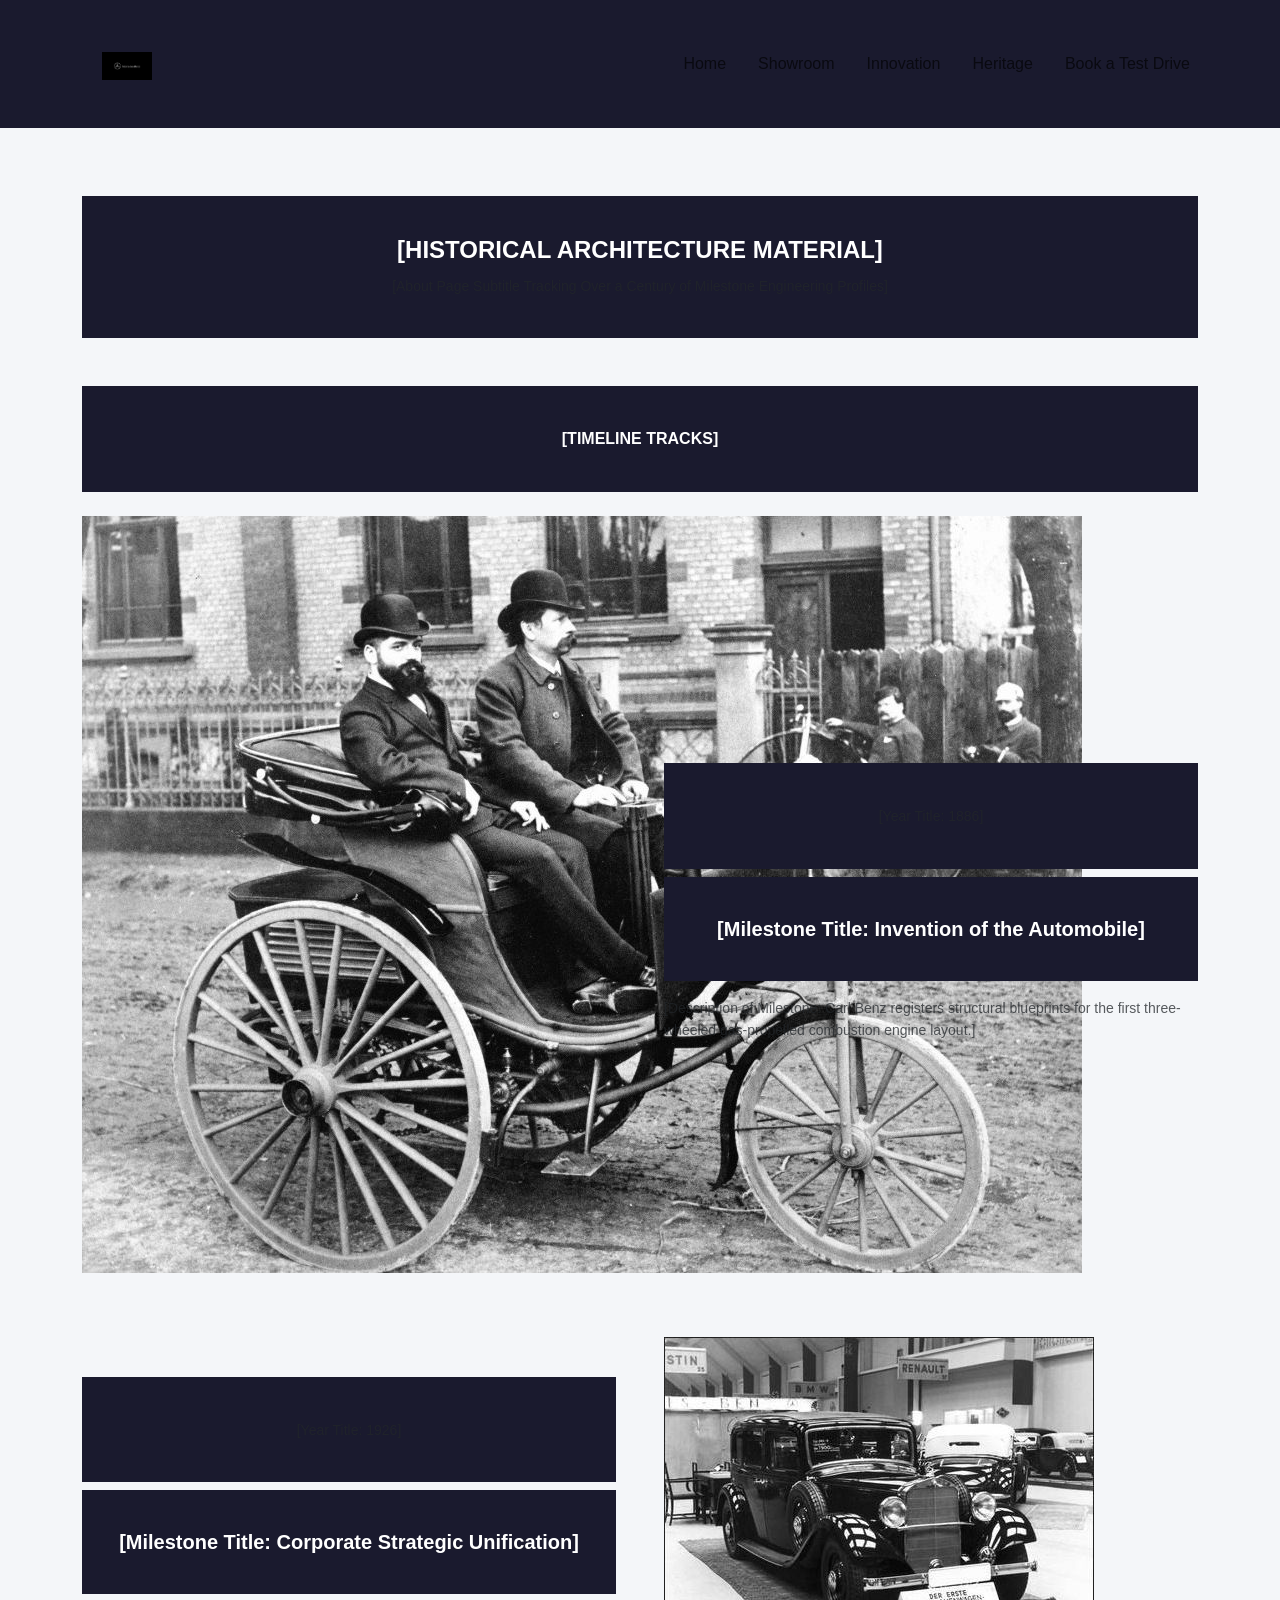
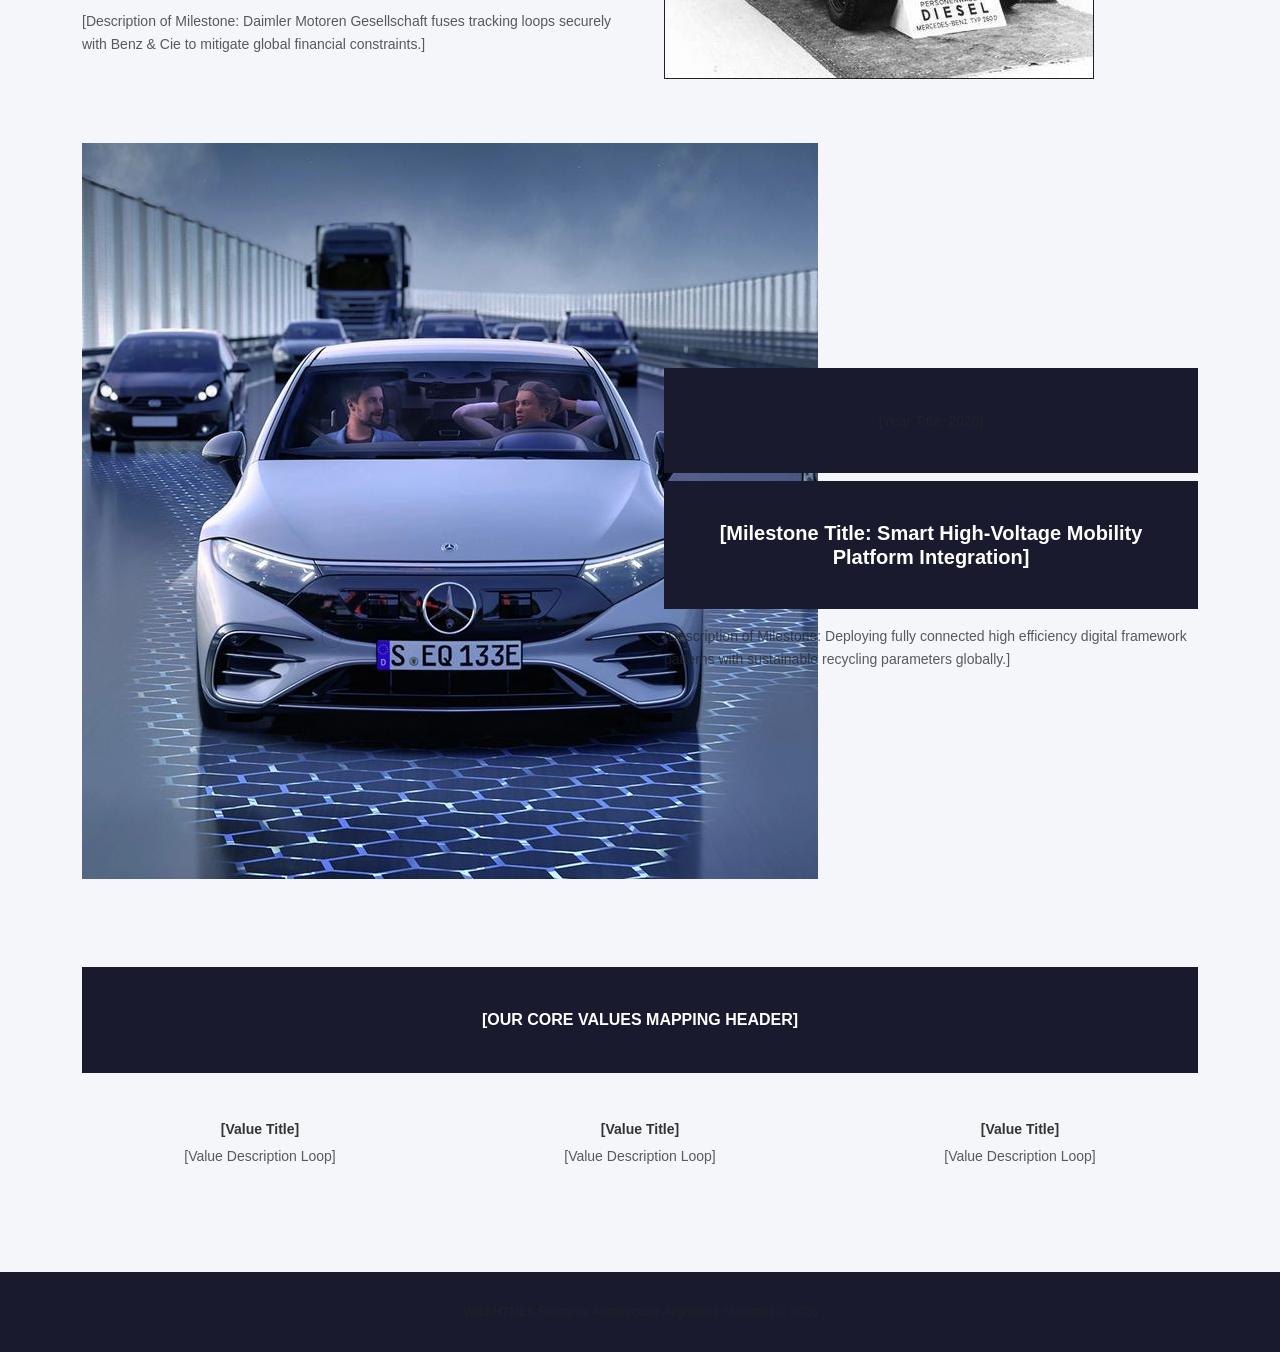
==== about.html @ 1e5f5843 "Update about.html" ====
<!DOCTYPE html>
<html lang="en">
<head>
    <meta charset="UTF-8">
    <meta name="viewport" content="width=device-width, initial-scale=1.0">
    <title>Mercedes-Benz Heritage</title>
    <link href="https://cdn.jsdelivr.net/npm/bootstrap@5.3.2/dist/css/bootstrap.min.css" rel="stylesheet">
    <link rel="stylesheet" href="styles.css">
</head>
<body>

    <header class="navbar navbar-expand-lg navbar-custom sticky-top">
        <section class="container">
            <header class="nav-box">
                <a class="navbar-brand m-0 p-0" href="index.html">
                    <img src="assets/logo.jfif" alt="Mercedes Logo" width="50">
                </a>
            </header>
            <nav class="collapse navbar-collapse justify-content-end">
                <ul class="navbar-nav gap-3">
                    <li class="nav-item"><a class="nav-link nav-link-custom" href="index.html">Home</a></li>
                    <li class="nav-item"><a class="nav-link nav-link-custom" href="cars.html">Showroom</a></li>
                    <li class="nav-item"><a class="nav-link nav-link-custom" href="innovation.html">Innovation</a></li>
                    <li class="nav-item"><a class="nav-link nav-link-custom" href="about.html">Heritage</a></li>
                    <li class="nav-item"><a class="nav-link nav-link-custom" href="contact.html">Book a Test Drive</a></li>
                </ul>
            </nav>
        </section>
    </header>

    <main class="container my-5">
        <header class="mb-5">
            <section class="wireframe-box d-inline-block mb-2">
                <h1 class="h4 text-uppercase m-0 fw-bold">[Historical Architecture Material]</h1>
            </section>
            <br>
            <section class="wireframe-box d-inline-block">
                <p class="m-0 small text-muted">[About Page Subtitle Tracking Over a Century of Milestone Engineering Profiles]</p>
            </section>
        </header>

        <header class="mb-4">
            <section class="wireframe-box d-inline-block"><h2 class="h6 m-0 text-uppercase fw-bold">[Timeline Tracks]</h2></section>
        </header>

        <section class="row g-5 mb-5 align-items-center">
            <article class="col-md-6">
                <figure class="media-placeholder w-100">
                    <img src="1886 motorwagen.jpg" alt="1886 Benz Patent Motorwagen Blueprint Asset">
                </figure>
            </article>
            <article class="col-md-6">
                <header class="wireframe-box mb-2"><span class="small text-muted">[Year Title: 1886]</span></header>
                <header class="wireframe-box mb-3"><h3 class="h5 m-0 fw-bold">[Milestone Title: Invention of the Automobile]</h3></header>
                <section class="wireframe-box"><p class="m-0 small text-muted">[Description of Milestone: Carl Benz registers structural blueprints for the first three-wheeled gas-propelled combustion engine layout.]</p></section>
            </article>
        </section>

        <section class="row g-5 mb-5 align-items-center flex-row-reverse">
            <article class="col-md-6">
                <figure class="media-placeholder w-100">
                    <img src="1926.jpg" alt="DMG and Benz Historical Merger Graphic">
                </figure>
            </article>
            <article class="col-md-6">
                <header class="wireframe-box mb-2"><span class="small text-muted">[Year Title: 1926]</span></header>
                <header class="wireframe-box mb-3"><h3 class="h5 m-0 fw-bold">[Milestone Title: Corporate Strategic Unification]</h3></header>
                <section class="wireframe-box"><p class="m-0 small text-muted">[Description of Milestone: Daimler Motoren Gesellschaft fuses tracking loops securely with Benz & Cie to mitigate global financial constraints.]</p></section>
            </article>
        </section>

        <section class="row g-5 mb-5 align-items-center">
            <article class="col-md-6">
                <figure class="media-placeholder w-100">
                    <img src="2026.jpg" alt="Modern Sustainable Digital Performance Layout Profile">
                </figure>
            </article>
            <article class="col-md-6">
                <header class="wireframe-box mb-2"><span class="small text-muted">[Year Title: 2026]</span></header>
                <header class="wireframe-box mb-3"><h3 class="h5 m-0 fw-bold">[Milestone Title: Smart High-Voltage Mobility Platform Integration]</h3></header>
                <section class="wireframe-box"><p class="m-0 small text-muted">[Description of Milestone: Deploying fully connected high efficiency digital framework patterns with sustainable recycling parameters globally.]</p></section>
            </article>
        </section>

        <section class="mt-5 pt-4">
            <header class="text-center mb-4">
                <section class="wireframe-box d-inline-block"><h3 class="h6 m-0 text-uppercase fw-bold">[Our Core Values Mapping Header]</h3></section>
            </header>
            <section class="row g-4">
                <article class="col-md-4"><section class="wireframe-box text-center py-4"><h4 class="small fw-bold mb-2">[Value Title]</h4><p class="m-0 small text-muted">[Value Description Loop]</p></section></article>
                <article class="col-md-4"><section class="wireframe-box text-center py-4"><h4 class="small fw-bold mb-2">[Value Title]</h4><p class="m-0 small text-muted">[Value Description Loop]</p></section></article>
                <article class="col-md-4"><section class="wireframe-box text-center py-4"><h4 class="small fw-bold mb-2">[Value Title]</h4><p class="m-0 small text-muted">[Value Description Loop]</p></section></article>
            </section>
        </section>
    </main>

    <footer class="footer-wrapper">
        <section class="container text-center text-muted small">
            <p class="m-0">Valid HTML5 Semantic Architecture Alignment Standard &copy; 2026</p>
        </section>
    </footer>

</body>
</html>
---- styles.css ----
body {
    font-family: 'Segoe UI', Tahoma, Geneva, Verdana, sans-serif;
    line-height: 1.6;
    margin: 0;
    padding: 0;
    background-color: #f4f6f9;
    color: #333333;
}

header {
    background-color: #1a1a2e;
    color: #ffffff;
    padding: 40px 20px;
    text-align: center;
}

header h1 {
    margin: 0;
    font-size: 2.5rem;
    font-weight: 600;
}

footer {
    text-align: center;
    padding: 30px 20px;
    background-color: #1a1a2e;
    color: #ffffff;
    margin-top: 60px;
    font-size: 0.9rem;
}

main {
    max-width: 1200px;
    margin: 0 auto;
    padding: 20px;
}

.innovation-intro {
    background-color: #ffffff;
    padding: 30px;
    border-radius: 8px;
    box-shadow: 0 4px 12px rgba(0, 0, 0, 0.05);
    margin-bottom: 40px;
}

.innovation-intro p {
    font-size: 1.1rem;
    color: #4a4a4a;
    margin: 0;
}

.feature-tracking-section h2 {
    font-size: 1.8rem;
    color: #1a1a2e;
    margin-bottom: 20px;
    border-left: 5px solid #007bff;
    padding-left: 10px;
}

.feature-row-list {
    display: flex;
    gap: 25px;
    list-style: none;
    padding: 0;
    margin: 0;
    flex-wrap: wrap;
}

.feature-row-list li {
    flex: 1;
    min-width: 300px;
}

.feature-card {
    background-color: #ffffff;
    border-radius: 8px;
    padding: 20px;
    box-shadow: 0 4px 12px rgba(0, 0, 0, 0.05);
    text-align: center;
    transition: transform 0.2s ease;
    height: 100%;
    box-sizing: border-box;
}

.feature-card:hover {
    transform: translateY(-5px);
}

.feature-card h3 {
    font-size: 1.4rem;
    color: #1a1a2e;
    margin: 15px 0 10px 0;
}

.feature-card p {
    font-size: 0.95rem;
    color: #666666;
    margin
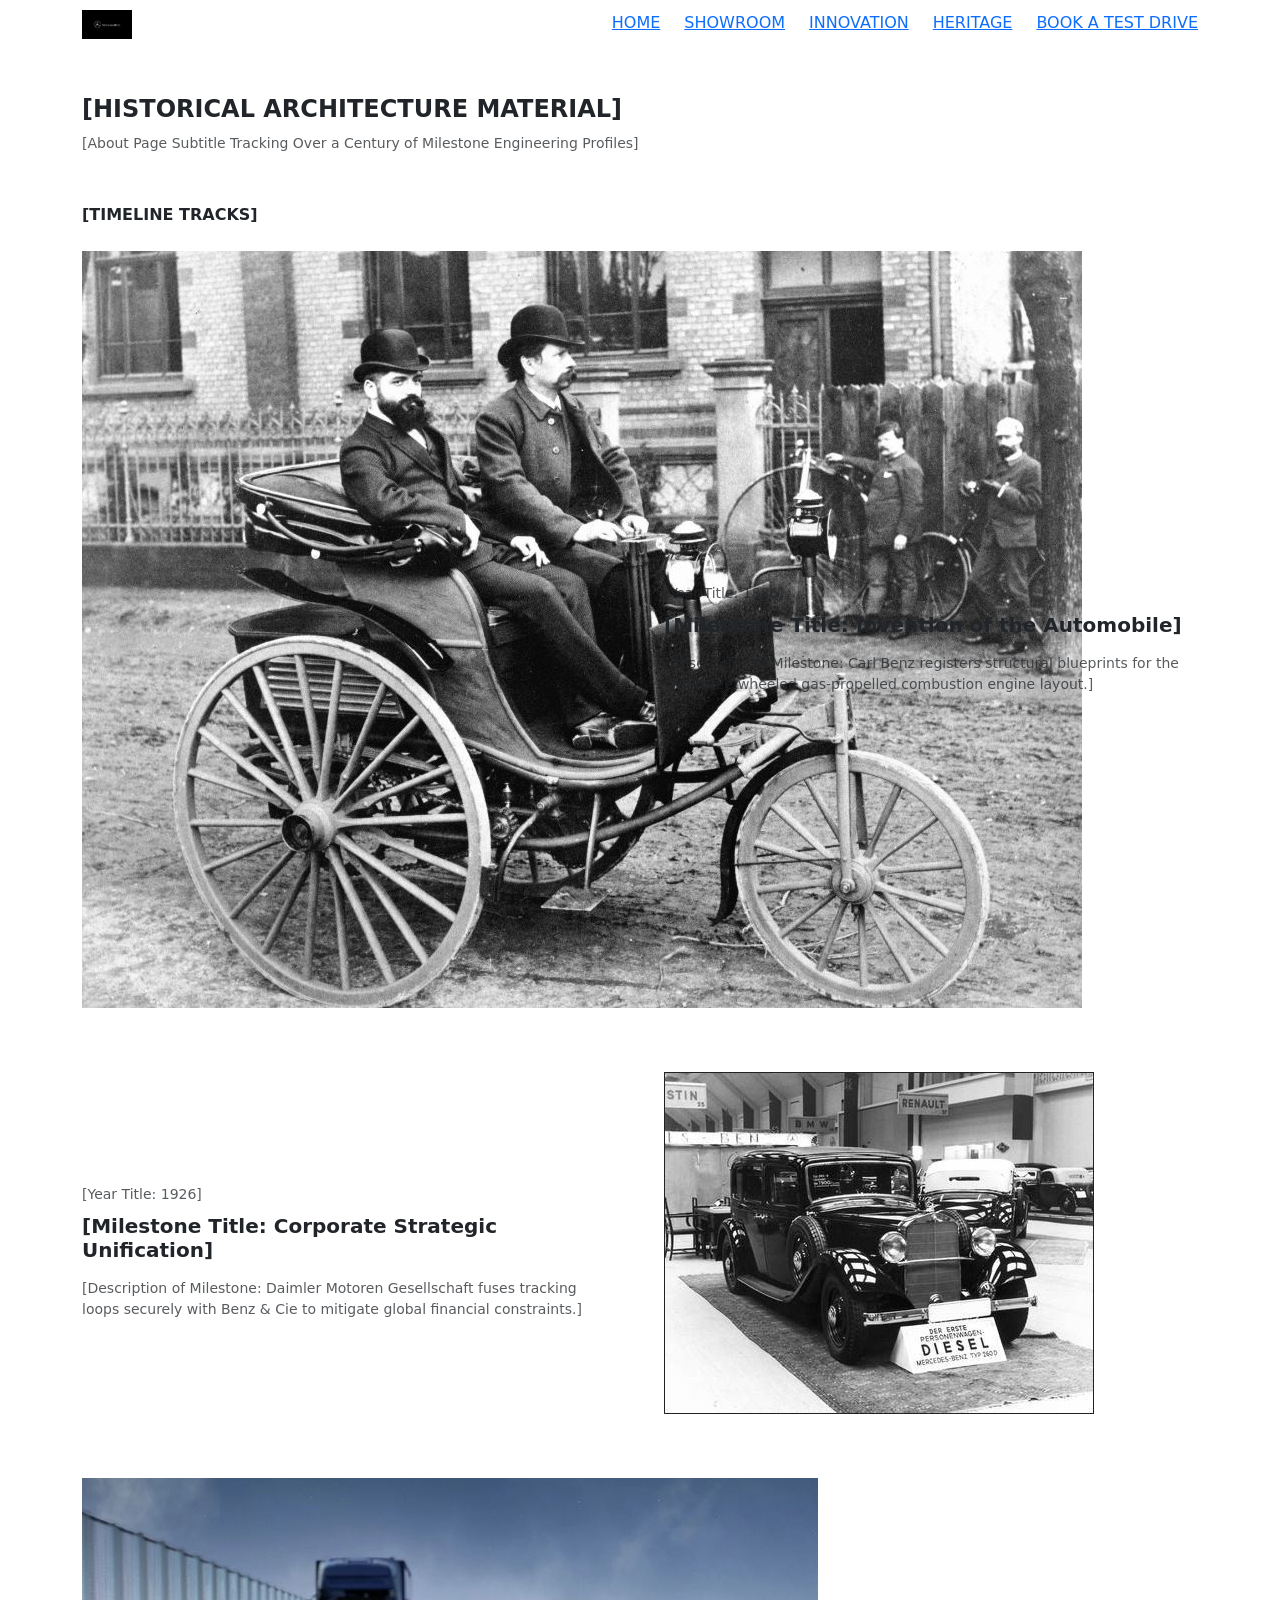
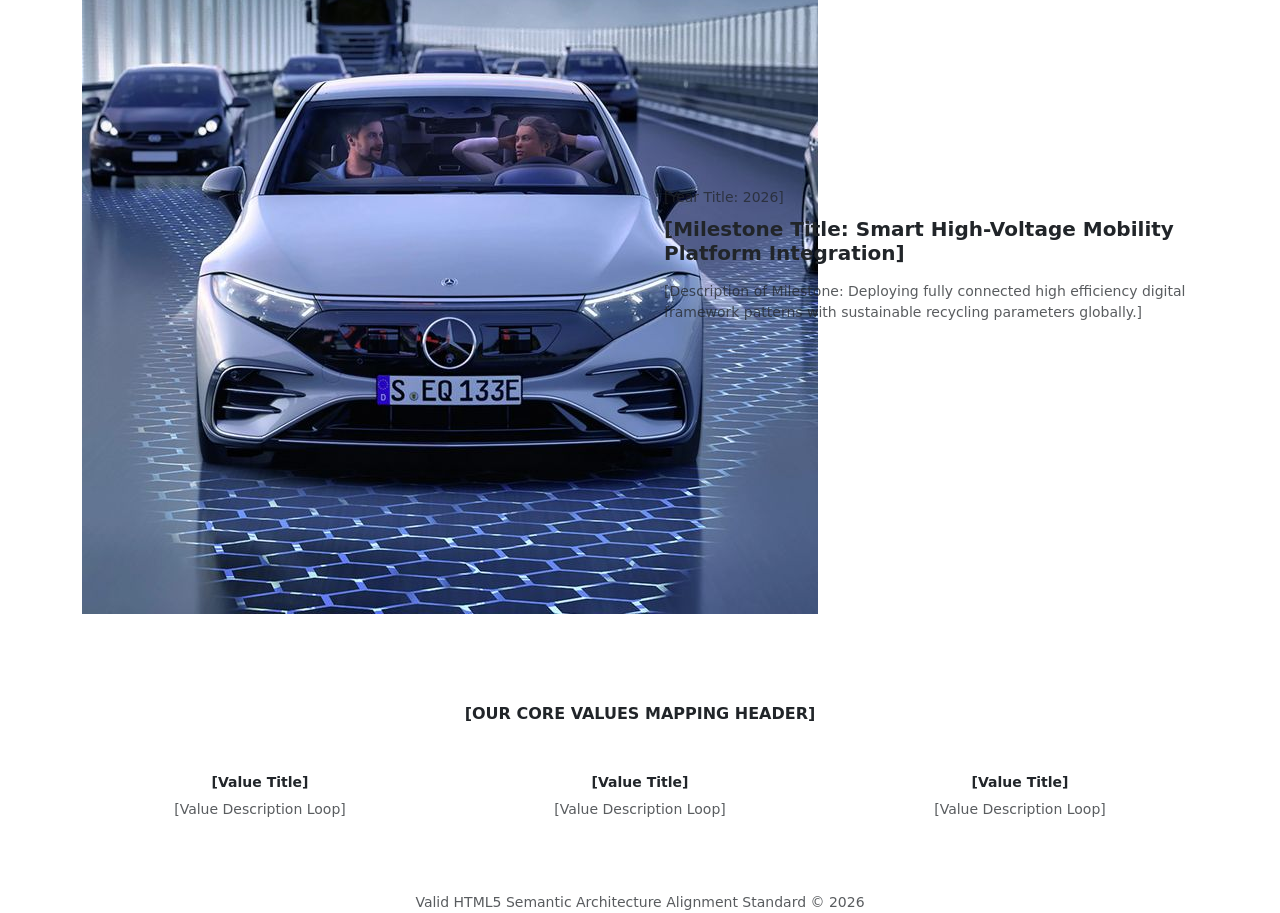
==== commit e3a132e7: "Update about.html" ====
--- a/about.html
+++ b/about.html
@@ -5,24 +5,22 @@
     <meta name="viewport" content="width=device-width, initial-scale=1.0">
     <title>Mercedes-Benz Heritage</title>
     <link href="https://cdn.jsdelivr.net/npm/bootstrap@5.3.2/dist/css/bootstrap.min.css" rel="stylesheet">
-    <link rel="stylesheet" href="styles.css">
+    <link rel="stylesheet" href="style.css">
 </head>
 <body>
 
-    <header class="navbar navbar-expand-lg navbar-custom sticky-top">
+    <header class="navbar navbar-expand-lg navbar-dark main-header sticky-top">
         <section class="container">
-            <header class="nav-box">
-                <a class="navbar-brand m-0 p-0" href="index.html">
-                    <img src="assets/logo.jfif" alt="Mercedes Logo" width="50">
-                </a>
-            </header>
-            <nav class="collapse navbar-collapse justify-content-end">
-                <ul class="navbar-nav gap-3">
-                    <li class="nav-item"><a class="nav-link nav-link-custom" href="index.html">Home</a></li>
-                    <li class="nav-item"><a class="nav-link nav-link-custom" href="cars.html">Showroom</a></li>
-                    <li class="nav-item"><a class="nav-link nav-link-custom" href="innovation.html">Innovation</a></li>
-                    <li class="nav-item"><a class="nav-link nav-link-custom" href="about.html">Heritage</a></li>
-                    <li class="nav-item"><a class="nav-link nav-link-custom" href="contact.html">Book a Test Drive</a></li>
+            <a class="navbar-brand brand-logo m-0 p-0" href="index.html">
+                <img src="assets/logo.jfif" alt="Mercedes Logo" width="50">
+            </a>
+            <nav class="collapse navbar-collapse justify-content-end top-nav">
+                <ul class="navbar-nav gap-4 flex-row">
+                    <li class="nav-item"><a href="index.html">HOME</a></li>
+                    <li class="nav-item"><a href="cars.html">SHOWROOM</a></li>
+                    <li class="nav-item"><a href="innovation.html">INNOVATION</a></li>
+                    <li class="nav-item"><a href="about.html">HERITAGE</a></li>
+                    <li class="nav-item"><a href="contact.html">BOOK A TEST DRIVE</a></li>
                 </ul>
             </nav>
         </section>
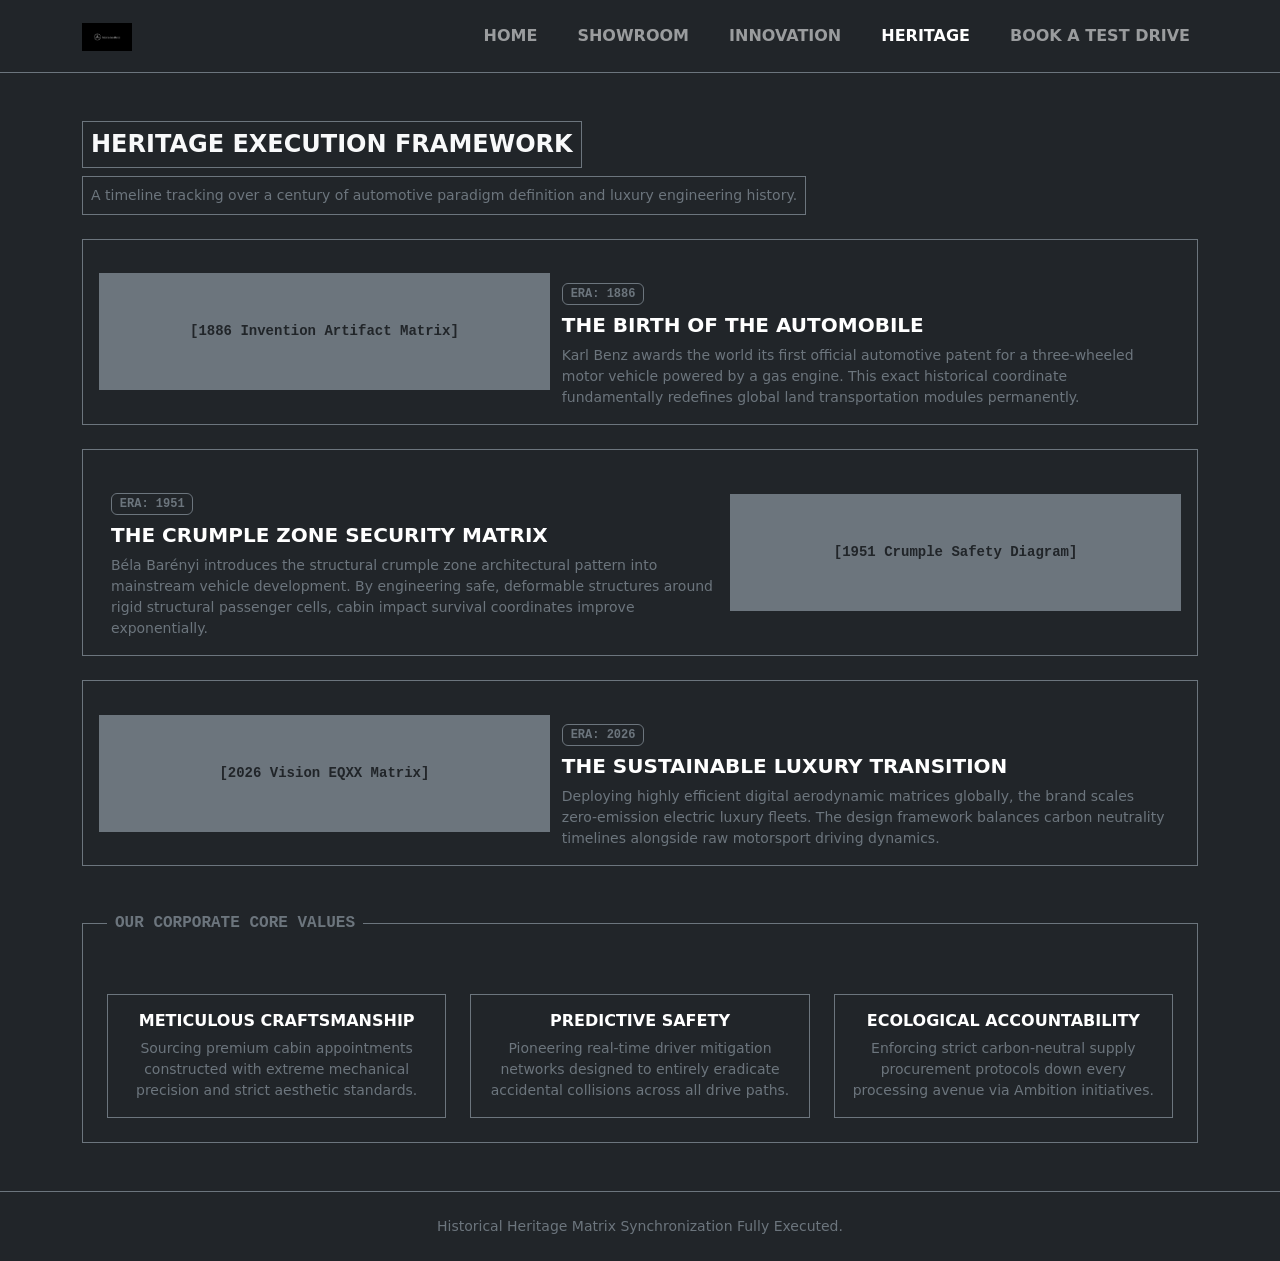
==== commit 1a635bcc: "Update about.html" ====
--- a/about.html
+++ b/about.html
@@ -3,24 +3,24 @@
 <head>
     <meta charset="UTF-8">
     <meta name="viewport" content="width=device-width, initial-scale=1.0">
-    <title>Mercedes-Benz Heritage</title>
+    <title>Heritage | Our History</title>
     <link href="https://cdn.jsdelivr.net/npm/bootstrap@5.3.2/dist/css/bootstrap.min.css" rel="stylesheet">
     <link rel="stylesheet" href="style.css">
 </head>
-<body>
+<body class="bg-dark text-light">
 
-    <header class="navbar navbar-expand-lg navbar-dark main-header sticky-top">
+    <header class="navbar navbar-expand-lg navbar-dark bg-dark border-bottom border-secondary sticky-top py-3">
         <section class="container">
-            <a class="navbar-brand brand-logo m-0 p-0" href="index.html">
+            <a class="navbar-brand m-0 p-0" href="index.html">
                 <img src="assets/logo.jfif" alt="Mercedes Logo" width="50">
             </a>
-            <nav class="collapse navbar-collapse justify-content-end top-nav">
-                <ul class="navbar-nav gap-4 flex-row">
-                    <li class="nav-item"><a href="index.html">HOME</a></li>
-                    <li class="nav-item"><a href="cars.html">SHOWROOM</a></li>
-                    <li class="nav-item"><a href="innovation.html">INNOVATION</a></li>
-                    <li class="nav-item"><a href="about.html">HERITAGE</a></li>
-                    <li class="nav-item"><a href="contact.html">BOOK A TEST DRIVE</a></li>
+            <nav class="collapse navbar-collapse justify-content-end">
+                <ul class="navbar-nav gap-4 text-uppercase fs-6 fw-bold flex-row">
+                    <li class="nav-item"><a class="nav-link" href="index.html">Home</a></li>
+                    <li class="nav-item"><a class="nav-link" href="cars.html">Showroom</a></li>
+                    <li class="nav-item"><a class="nav-link" href="innovation.html">Innovation</a></li>
+                    <li class="nav-item"><a class="nav-link text-white" href="about.html">Heritage</a></li>
+                    <li class="nav-item"><a class="nav-link" href="contact.html">Book a Test Drive</a></li>
                 </ul>
             </nav>
         </section>
@@ -28,73 +28,72 @@
 
     <main class="container my-5">
         <header class="mb-5">
-            <section class="wireframe-box d-inline-block mb-2">
-                <h1 class="h4 text-uppercase m-0 fw-bold">[Historical Architecture Material]</h1>
+            <section class="border border-secondary d-inline-block p-2 mb-2">
+                <h1 class="h4 text-uppercase m-0 fw-bold">Heritage Execution Framework</h1>
             </section>
             <br>
-            <section class="wireframe-box d-inline-block">
-                <p class="m-0 small text-muted">[About Page Subtitle Tracking Over a Century of Milestone Engineering Profiles]</p>
+            <section class="border border-secondary d-inline-block p-2">
+                <p class="m-0 small text-secondary">A timeline tracking over a century of automotive paradigm definition and luxury engineering history.</p>
             </section>
         </header>
 
-        <header class="mb-4">
-            <section class="wireframe-box d-inline-block"><h2 class="h6 m-0 text-uppercase fw-bold">[Timeline Tracks]</h2></section>
-        </header>
+        <section class="d-flex flex-column gap-5 mb-5">
+            <article class="row g-4 align-items-center border border-secondary p-3 mx-0">
+                <figure class="col-md-5 bg-secondary text-dark py-5 text-center font-monospace small fw-bold m-0">[1886 Invention Artifact Matrix]</figure>
+                <section class="col-md-7">
+                    <span class="badge border border-secondary text-secondary mb-2 font-monospace">ERA: 1886</span>
+                    <h2 class="h5 text-uppercase fw-bold text-white">The Birth of the Automobile</h2>
+                    <p class="small text-secondary mb-0">Karl Benz awards the world its first official automotive patent for a three-wheeled motor vehicle powered by a gas engine. This exact historical coordinate fundamentally redefines global land transportation modules permanently.</p>
+                </section>
+            </article>
 
-        <section class="row g-5 mb-5 align-items-center">
-            <article class="col-md-6">
-                <figure class="media-placeholder w-100">
-                    <img src="1886 motorwagen.jpg" alt="1886 Benz Patent Motorwagen Blueprint Asset">
-                </figure>
+            <article class="row g-4 align-items-center border border-secondary p-3 mx-0 flex-md-row-reverse">
+                <figure class="col-md-5 bg-secondary text-dark py-5 text-center font-monospace small fw-bold m-0">[1951 Crumple Safety Diagram]</figure>
+                <section class="col-md-7">
+                    <span class="badge border border-secondary text-secondary mb-2 font-monospace">ERA: 1951</span>
+                    <h2 class="h5 text-uppercase fw-bold text-white">The Crumple Zone Security Matrix</h2>
+                    <p class="small text-secondary mb-0">Béla Barényi introduces the structural crumple zone architectural pattern into mainstream vehicle development. By engineering safe, deformable structures around rigid structural passenger cells, cabin impact survival coordinates improve exponentially.</p>
+                </section>
             </article>
-            <article class="col-md-6">
-                <header class="wireframe-box mb-2"><span class="small text-muted">[Year Title: 1886]</span></header>
-                <header class="wireframe-box mb-3"><h3 class="h5 m-0 fw-bold">[Milestone Title: Invention of the Automobile]</h3></header>
-                <section class="wireframe-box"><p class="m-0 small text-muted">[Description of Milestone: Carl Benz registers structural blueprints for the first three-wheeled gas-propelled combustion engine layout.]</p></section>
+
+            <article class="row g-4 align-items-center border border-secondary p-3 mx-0">
+                <figure class="col-md-5 bg-secondary text-dark py-5 text-center font-monospace small fw-bold m-0">[2026 Vision EQXX Matrix]</figure>
+                <section class="col-md-7">
+                    <span class="badge border border-secondary text-secondary mb-2 font-monospace">ERA: 2026</span>
+                    <h2 class="h5 text-uppercase fw-bold text-white">The Sustainable Luxury Transition</h2>
+                    <p class="small text-secondary mb-0">Deploying highly efficient digital aerodynamic matrices globally, the brand scales zero-emission electric luxury fleets. The design framework balances carbon neutrality timelines alongside raw motorsport driving dynamics.</p>
+                </section>
             </article>
         </section>
 
-        <section class="row g-5 mb-5 align-items-center flex-row-reverse">
-            <article class="col-md-6">
-                <figure class="media-placeholder w-100">
-                    <img src="1926.jpg" alt="DMG and Benz Historical Merger Graphic">
-                </figure>
-            </article>
-            <article class="col-md-6">
-                <header class="wireframe-box mb-2"><span class="small text-muted">[Year Title: 1926]</span></header>
-                <header class="wireframe-box mb-3"><h3 class="h5 m-0 fw-bold">[Milestone Title: Corporate Strategic Unification]</h3></header>
-                <section class="wireframe-box"><p class="m-0 small text-muted">[Description of Milestone: Daimler Motoren Gesellschaft fuses tracking loops securely with Benz & Cie to mitigate global financial constraints.]</p></section>
-            </article>
-        </section>
-
-        <section class="row g-5 mb-5 align-items-center">
-            <article class="col-md-6">
-                <figure class="media-placeholder w-100">
-                    <img src="2026.jpg" alt="Modern Sustainable Digital Performance Layout Profile">
-                </figure>
-            </article>
-            <article class="col-md-6">
-                <header class="wireframe-box mb-2"><span class="small text-muted">[Year Title: 2026]</span></header>
-                <header class="wireframe-box mb-3"><h3 class="h5 m-0 fw-bold">[Milestone Title: Smart High-Voltage Mobility Platform Integration]</h3></header>
-                <section class="wireframe-box"><p class="m-0 small text-muted">[Description of Milestone: Deploying fully connected high efficiency digital framework patterns with sustainable recycling parameters globally.]</p></section>
-            </article>
-        </section>
-
-        <section class="mt-5 pt-4">
-            <header class="text-center mb-4">
-                <section class="wireframe-box d-inline-block"><h3 class="h6 m-0 text-uppercase fw-bold">[Our Core Values Mapping Header]</h3></section>
-            </header>
-            <section class="row g-4">
-                <article class="col-md-4"><section class="wireframe-box text-center py-4"><h4 class="small fw-bold mb-2">[Value Title]</h4><p class="m-0 small text-muted">[Value Description Loop]</p></section></article>
-                <article class="col-md-4"><section class="wireframe-box text-center py-4"><h4 class="small fw-bold mb-2">[Value Title]</h4><p class="m-0 small text-muted">[Value Description Loop]</p></section></article>
-                <article class="col-md-4"><section class="wireframe-box text-center py-4"><h4 class="small fw-bold mb-2">[Value Title]</h4><p class="m-0 small text-muted">[Value Description Loop]</p></section></article>
+        <fieldset class="border border-secondary p-4">
+            <legend class="float-none w-auto h6 text-uppercase px-2 fw-bold font-monospace text-secondary">Our Corporate Core Values</legend>
+            <section class="row g-4 mt-1 text-center">
+                <article class="col-md-4">
+                    <section class="border border-secondary p-3 h-100">
+                        <h3 class="h6 text-uppercase fw-bold text-white">Meticulous Craftsmanship</h3>
+                        <p class="small text-secondary m-0">Sourcing premium cabin appointments constructed with extreme mechanical precision and strict aesthetic standards.</p>
+                    </section>
+                </article>
+                <article class="col-md-4">
+                    <section class="border border-secondary p-3 h-100">
+                        <h3 class="h6 text-uppercase fw-bold text-white">Predictive Safety</h3>
+                        <p class="small text-secondary m-0">Pioneering real-time driver mitigation networks designed to entirely eradicate accidental collisions across all drive paths.</p>
+                    </section>
+                </article>
+                <article class="col-md-4">
+                    <section class="border border-secondary p-3 h-100">
+                        <h3 class="h6 text-uppercase fw-bold text-white">Ecological Accountability</h3>
+                        <p class="small text-secondary m-0">Enforcing strict carbon-neutral supply procurement protocols down every processing avenue via Ambition initiatives.</p>
+                    </section>
+                </article>
             </section>
-        </section>
+        </fieldset>
     </main>
 
-    <footer class="footer-wrapper">
-        <section class="container text-center text-muted small">
-            <p class="m-0">Valid HTML5 Semantic Architecture Alignment Standard &copy; 2026</p>
+    <footer class="border-top border-secondary py-4 bg-dark">
+        <section class="container text-center text-secondary small">
+            <p class="m-0">Historical Heritage Matrix Synchronization Fully Executed.</p>
         </section>
     </footer>
 
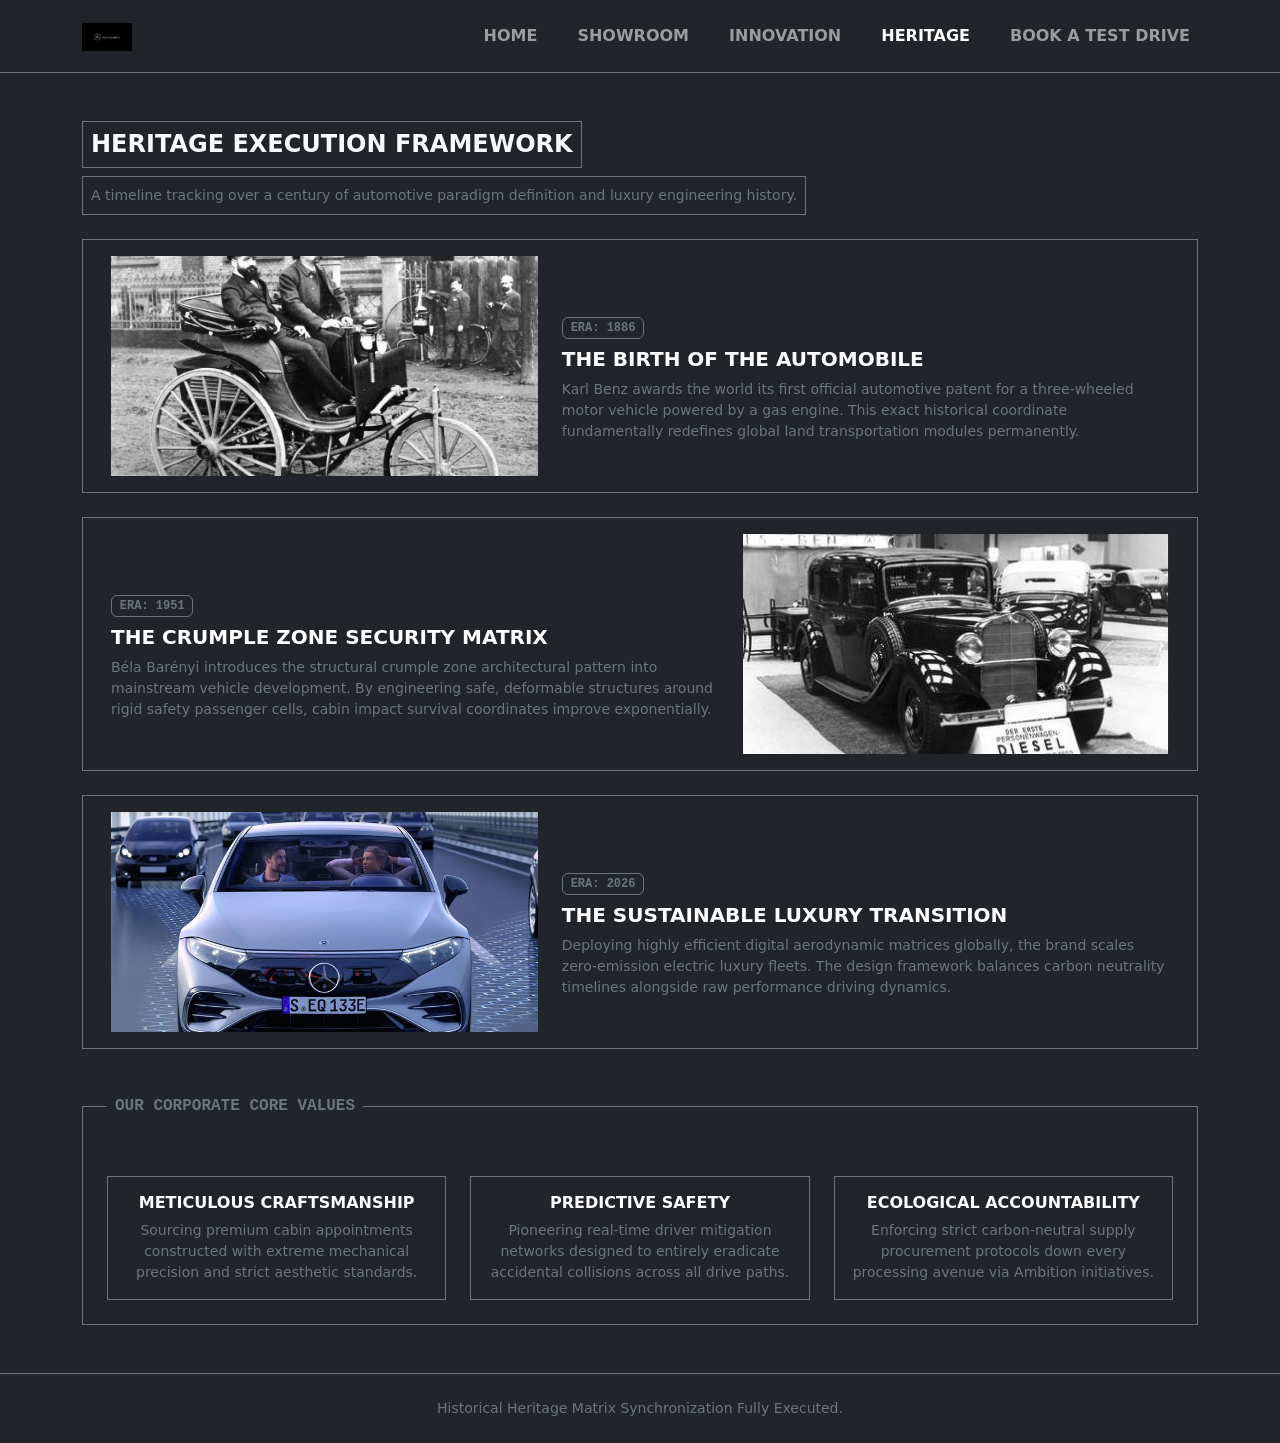
==== commit cfc303d1: "Update about.html" ====
--- a/about.html
+++ b/about.html
@@ -14,15 +14,18 @@
             <a class="navbar-brand m-0 p-0" href="index.html">
                 <img src="assets/logo.jfif" alt="Mercedes Logo" width="50">
             </a>
-            <nav class="collapse navbar-collapse justify-content-end">
-                <ul class="navbar-nav gap-4 text-uppercase fs-6 fw-bold flex-row">
+            <button class="navbar-toggler" type="button" data-bs-toggle="collapse" data-bs-target="#navbarNav">
+                <span class="navbar-toggler-icon"></span>
+            </button>
+            <section class="collapse navbar-collapse justify-content-end" id="navbarNav">
+                <ul class="navbar-nav gap-4 text-uppercase fs-6 fw-bold">
                     <li class="nav-item"><a class="nav-link" href="index.html">Home</a></li>
                     <li class="nav-item"><a class="nav-link" href="cars.html">Showroom</a></li>
                     <li class="nav-item"><a class="nav-link" href="innovation.html">Innovation</a></li>
                     <li class="nav-item"><a class="nav-link text-white" href="about.html">Heritage</a></li>
                     <li class="nav-item"><a class="nav-link" href="contact.html">Book a Test Drive</a></li>
                 </ul>
-            </nav>
+            </section>
         </section>
     </header>
 
@@ -38,8 +41,11 @@
         </header>
 
         <section class="d-flex flex-column gap-5 mb-5">
+            
             <article class="row g-4 align-items-center border border-secondary p-3 mx-0">
-                <figure class="col-md-5 bg-secondary text-dark py-5 text-center font-monospace small fw-bold m-0">[1886 Invention Artifact Matrix]</figure>
+                <figure class="col-md-5 m-0" style="height: 220px;">
+                    <img src="1886 motorwagen.jpg" alt="1886 Motorwagen Invention" class="img-fluid w-100 h-100" style="object-fit: cover;">
+                </figure>
                 <section class="col-md-7">
                     <span class="badge border border-secondary text-secondary mb-2 font-monospace">ERA: 1886</span>
                     <h2 class="h5 text-uppercase fw-bold text-white">The Birth of the Automobile</h2>
@@ -48,20 +54,24 @@
             </article>
 
             <article class="row g-4 align-items-center border border-secondary p-3 mx-0 flex-md-row-reverse">
-                <figure class="col-md-5 bg-secondary text-dark py-5 text-center font-monospace small fw-bold m-0">[1951 Crumple Safety Diagram]</figure>
+                <figure class="col-md-5 m-0" style="height: 220px;">
+                    <img src="1926.jpg" alt="1951 Safety Crumple Zone Blueprint" class="img-fluid w-100 h-100" style="object-fit: cover;">
+                </figure>
                 <section class="col-md-7">
                     <span class="badge border border-secondary text-secondary mb-2 font-monospace">ERA: 1951</span>
                     <h2 class="h5 text-uppercase fw-bold text-white">The Crumple Zone Security Matrix</h2>
-                    <p class="small text-secondary mb-0">Béla Barényi introduces the structural crumple zone architectural pattern into mainstream vehicle development. By engineering safe, deformable structures around rigid structural passenger cells, cabin impact survival coordinates improve exponentially.</p>
+                    <p class="small text-secondary mb-0">Béla Barényi introduces the structural crumple zone architectural pattern into mainstream vehicle development. By engineering safe, deformable structures around rigid safety passenger cells, cabin impact survival coordinates improve exponentially.</p>
                 </section>
             </article>
 
             <article class="row g-4 align-items-center border border-secondary p-3 mx-0">
-                <figure class="col-md-5 bg-secondary text-dark py-5 text-center font-monospace small fw-bold m-0">[2026 Vision EQXX Matrix]</figure>
+                <figure class="col-md-5 m-0" style="height: 220px;">
+                    <img src="2026.jpg" alt="Modern Sustainable Luxury Fleet" class="img-fluid w-100 h-100" style="object-fit: cover;">
+                </figure>
                 <section class="col-md-7">
                     <span class="badge border border-secondary text-secondary mb-2 font-monospace">ERA: 2026</span>
                     <h2 class="h5 text-uppercase fw-bold text-white">The Sustainable Luxury Transition</h2>
-                    <p class="small text-secondary mb-0">Deploying highly efficient digital aerodynamic matrices globally, the brand scales zero-emission electric luxury fleets. The design framework balances carbon neutrality timelines alongside raw motorsport driving dynamics.</p>
+                    <p class="small text-secondary mb-0">Deploying highly efficient digital aerodynamic matrices globally, the brand scales zero-emission electric luxury fleets. The design framework balances carbon neutrality timelines alongside raw performance driving dynamics.</p>
                 </section>
             </article>
         </section>
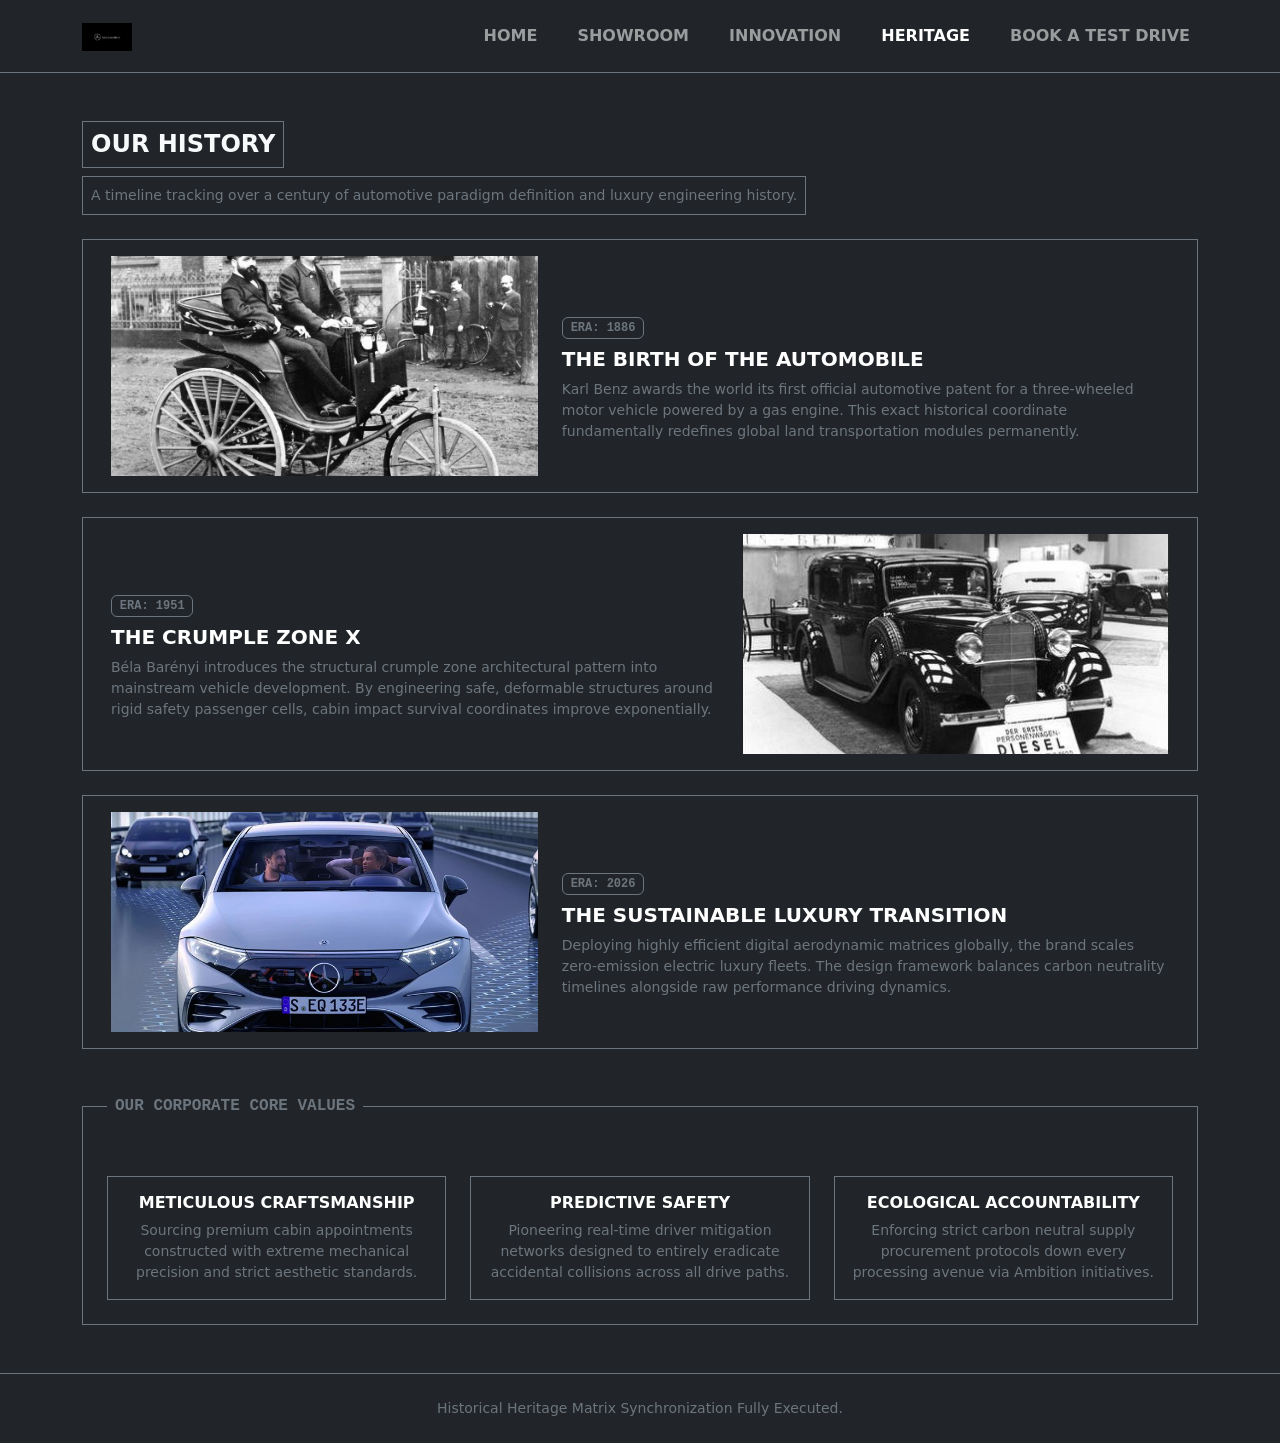
==== commit bf3cc337: "Update about.html" ====
--- a/about.html
+++ b/about.html
@@ -32,7 +32,7 @@
     <main class="container my-5">
         <header class="mb-5">
             <section class="border border-secondary d-inline-block p-2 mb-2">
-                <h1 class="h4 text-uppercase m-0 fw-bold">Heritage Execution Framework</h1>
+                <h1 class="h4 text-uppercase m-0 fw-bold">Our History</h1>
             </section>
             <br>
             <section class="border border-secondary d-inline-block p-2">
@@ -59,7 +59,7 @@
                 </figure>
                 <section class="col-md-7">
                     <span class="badge border border-secondary text-secondary mb-2 font-monospace">ERA: 1951</span>
-                    <h2 class="h5 text-uppercase fw-bold text-white">The Crumple Zone Security Matrix</h2>
+                    <h2 class="h5 text-uppercase fw-bold text-white">The Crumple Zone x</h2>
                     <p class="small text-secondary mb-0">Béla Barényi introduces the structural crumple zone architectural pattern into mainstream vehicle development. By engineering safe, deformable structures around rigid safety passenger cells, cabin impact survival coordinates improve exponentially.</p>
                 </section>
             </article>
@@ -94,7 +94,7 @@
                 <article class="col-md-4">
                     <section class="border border-secondary p-3 h-100">
                         <h3 class="h6 text-uppercase fw-bold text-white">Ecological Accountability</h3>
-                        <p class="small text-secondary m-0">Enforcing strict carbon-neutral supply procurement protocols down every processing avenue via Ambition initiatives.</p>
+                        <p class="small text-secondary m-0">Enforcing strict carbon neutral supply procurement protocols down every processing avenue via Ambition initiatives.</p>
                     </section>
                 </article>
             </section>
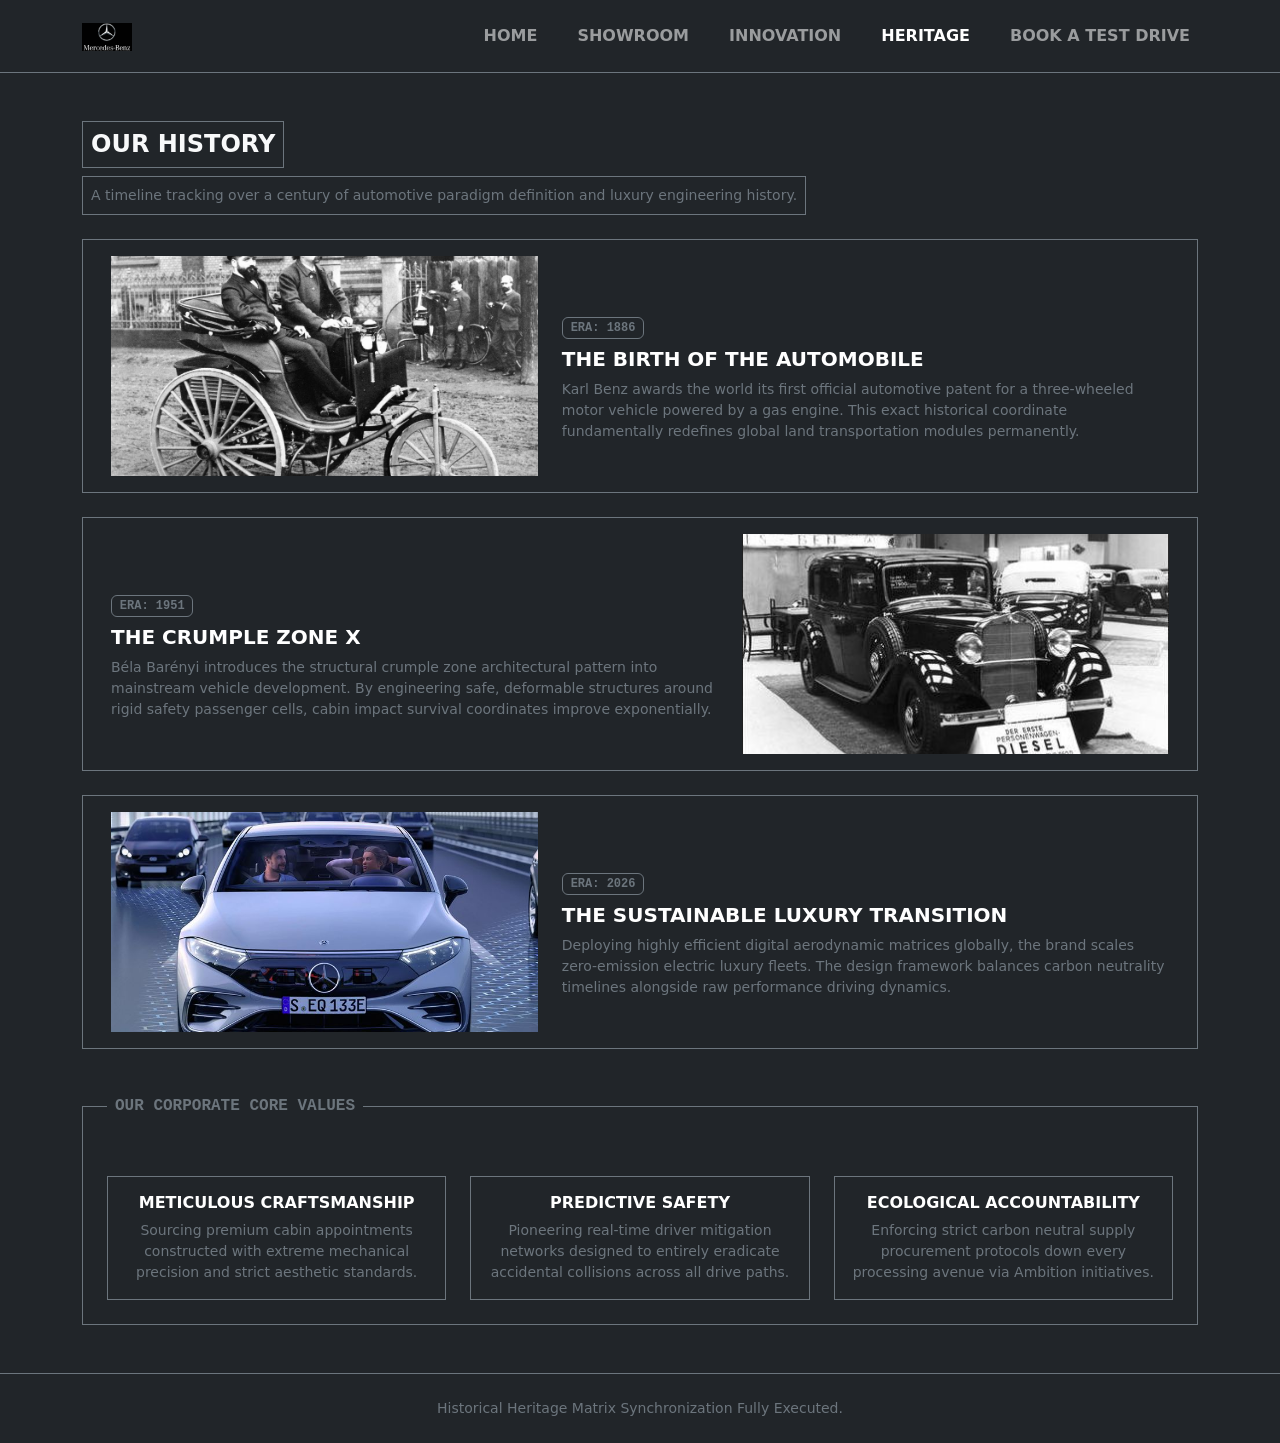
==== commit 5a40e502: "Update about.html" ====
--- a/about.html
+++ b/about.html
@@ -12,7 +12,7 @@
     <header class="navbar navbar-expand-lg navbar-dark bg-dark border-bottom border-secondary sticky-top py-3">
         <section class="container">
             <a class="navbar-brand m-0 p-0" href="index.html">
-                <img src="assets/logo.jfif" alt="Mercedes Logo" width="50">
+                <img src="logo.jfif" alt="Mercedes Logo" width="50">
             </a>
             <button class="navbar-toggler" type="button" data-bs-toggle="collapse" data-bs-target="#navbarNav">
                 <span class="navbar-toggler-icon"></span>
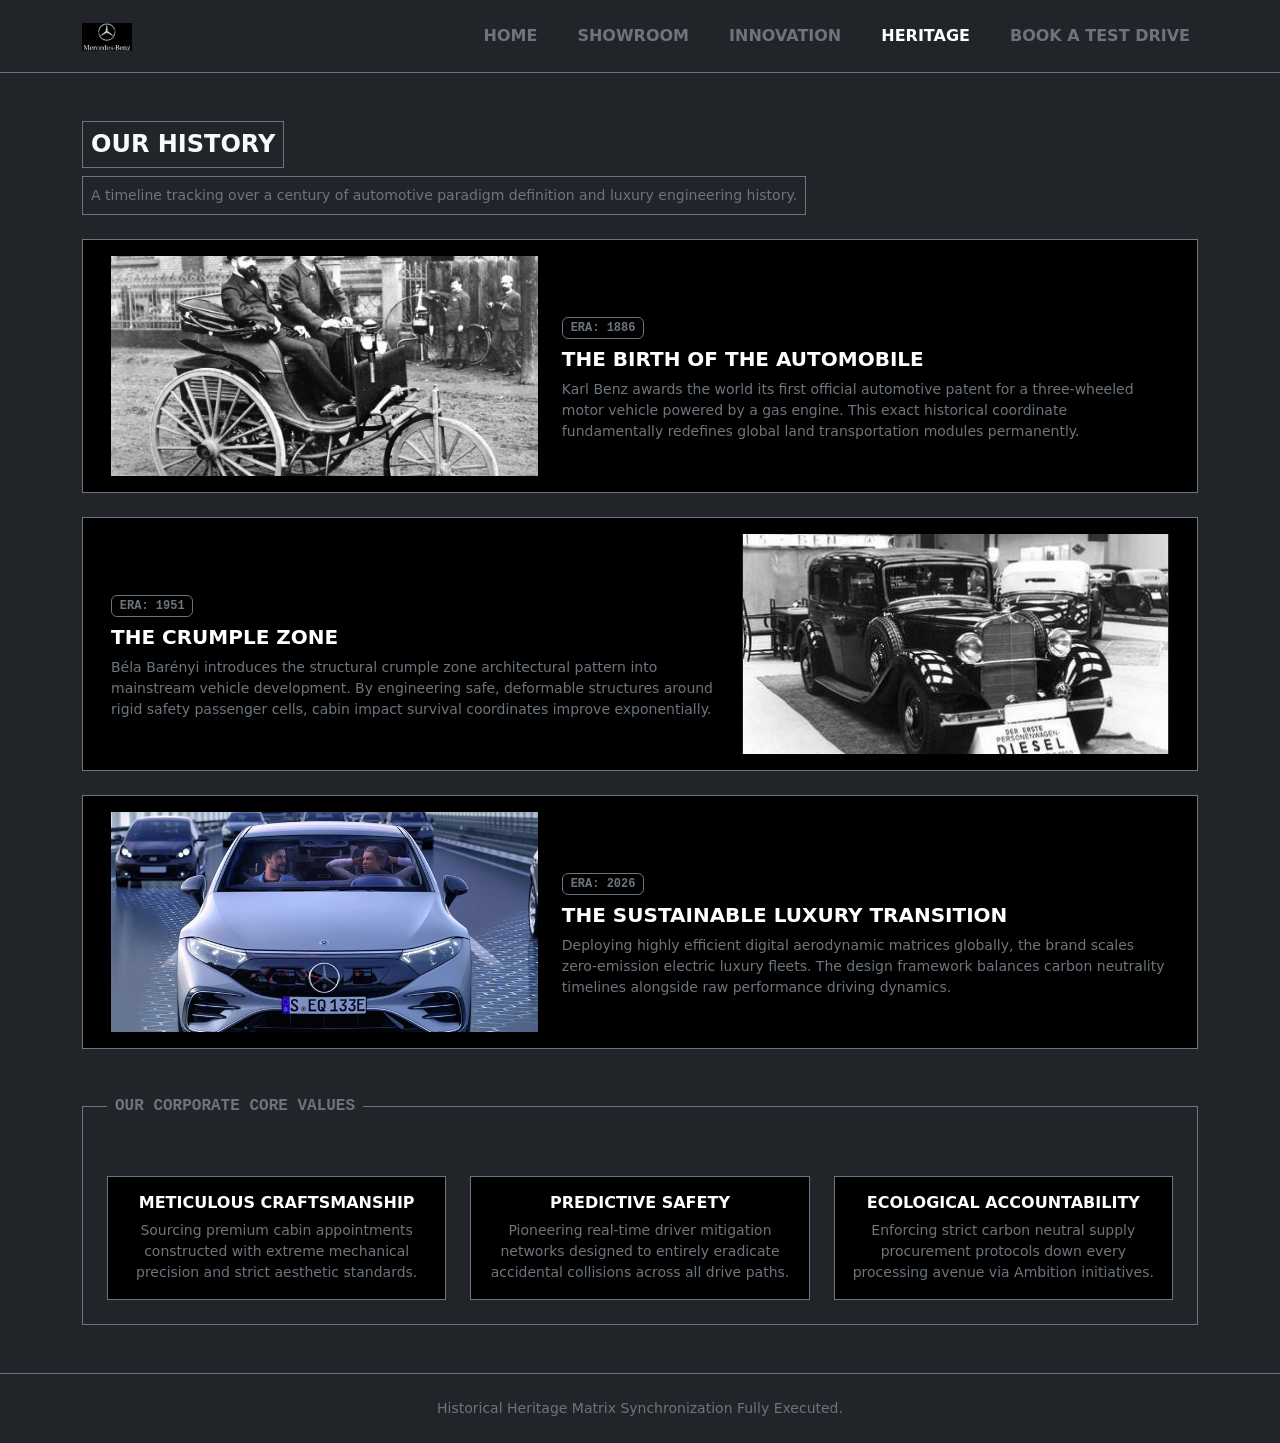
==== commit edede55e: "Update about.html" ====
--- a/about.html
+++ b/about.html
@@ -5,6 +5,7 @@
     <meta name="viewport" content="width=device-width, initial-scale=1.0">
     <title>Heritage | Our History</title>
     <link href="https://cdn.jsdelivr.net/npm/bootstrap@5.3.2/dist/css/bootstrap.min.css" rel="stylesheet">
+    <link rel="stylesheet" href="https://cdn.jsdelivr.net/npm/bootstrap-icons@1.11.3/font/bootstrap-icons.min.css">
     <link rel="stylesheet" href="style.css">
 </head>
 <body class="bg-dark text-light">
@@ -14,16 +15,16 @@
             <a class="navbar-brand m-0 p-0" href="index.html">
                 <img src="logo.jfif" alt="Mercedes Logo" width="50">
             </a>
-            <button class="navbar-toggler" type="button" data-bs-toggle="collapse" data-bs-target="#navbarNav">
+            <button class="navbar-toggler rounded-0 border-secondary" type="button" data-bs-toggle="collapse" data-bs-target="#navbarNav" aria-controls="navbarNav" aria-expanded="false" aria-label="Toggle navigation">
                 <span class="navbar-toggler-icon"></span>
             </button>
             <section class="collapse navbar-collapse justify-content-end" id="navbarNav">
-                <ul class="navbar-nav gap-4 text-uppercase fs-6 fw-bold">
-                    <li class="nav-item"><a class="nav-link" href="index.html">Home</a></li>
-                    <li class="nav-item"><a class="nav-link" href="cars.html">Showroom</a></li>
-                    <li class="nav-item"><a class="nav-link" href="innovation.html">Innovation</a></li>
+                <ul class="navbar-nav gap-3 gap-lg-4 text-uppercase fs-6 fw-bold flex-column flex-lg-row pt-3 pt-lg-0">
+                    <li class="nav-item"><a class="nav-link text-secondary" href="index.html">Home</a></li>
+                    <li class="nav-item"><a class="nav-link text-secondary" href="cars.html">Showroom</a></li>
+                    <li class="nav-item"><a class="nav-link text-secondary" href="innovation.html">Innovation</a></li>
                     <li class="nav-item"><a class="nav-link text-white" href="about.html">Heritage</a></li>
-                    <li class="nav-item"><a class="nav-link" href="contact.html">Book a Test Drive</a></li>
+                    <li class="nav-item"><a class="nav-link text-secondary" href="contact.html">Book a Test Drive</a></li>
                 </ul>
             </section>
         </section>
@@ -42,7 +43,7 @@
 
         <section class="d-flex flex-column gap-5 mb-5">
             
-            <article class="row g-4 align-items-center border border-secondary p-3 mx-0">
+            <article class="row g-4 align-items-center border border-secondary p-3 mx-0 bg-black">
                 <figure class="col-md-5 m-0" style="height: 220px;">
                     <img src="1886 motorwagen.jpg" alt="1886 Motorwagen Invention" class="img-fluid w-100 h-100" style="object-fit: cover;">
                 </figure>
@@ -53,18 +54,18 @@
                 </section>
             </article>
 
-            <article class="row g-4 align-items-center border border-secondary p-3 mx-0 flex-md-row-reverse">
+            <article class="row g-4 align-items-center border border-secondary p-3 mx-0 bg-black flex-md-row-reverse">
                 <figure class="col-md-5 m-0" style="height: 220px;">
                     <img src="1926.jpg" alt="1951 Safety Crumple Zone Blueprint" class="img-fluid w-100 h-100" style="object-fit: cover;">
                 </figure>
                 <section class="col-md-7">
                     <span class="badge border border-secondary text-secondary mb-2 font-monospace">ERA: 1951</span>
-                    <h2 class="h5 text-uppercase fw-bold text-white">The Crumple Zone x</h2>
+                    <h2 class="h5 text-uppercase fw-bold text-white">The Crumple Zone</h2>
                     <p class="small text-secondary mb-0">Béla Barényi introduces the structural crumple zone architectural pattern into mainstream vehicle development. By engineering safe, deformable structures around rigid safety passenger cells, cabin impact survival coordinates improve exponentially.</p>
                 </section>
             </article>
 
-            <article class="row g-4 align-items-center border border-secondary p-3 mx-0">
+            <article class="row g-4 align-items-center border border-secondary p-3 mx-0 bg-black">
                 <figure class="col-md-5 m-0" style="height: 220px;">
                     <img src="2026.jpg" alt="Modern Sustainable Luxury Fleet" class="img-fluid w-100 h-100" style="object-fit: cover;">
                 </figure>
@@ -80,20 +81,20 @@
             <legend class="float-none w-auto h6 text-uppercase px-2 fw-bold font-monospace text-secondary">Our Corporate Core Values</legend>
             <section class="row g-4 mt-1 text-center">
                 <article class="col-md-4">
-                    <section class="border border-secondary p-3 h-100">
-                        <h3 class="h6 text-uppercase fw-bold text-white">Meticulous Craftsmanship</h3>
+                    <section class="border border-secondary p-3 h-100 bg-black">
+                        <h3 class="h6 text-uppercase fw-bold text-white mb-2">Meticulous Craftsmanship</h3>
                         <p class="small text-secondary m-0">Sourcing premium cabin appointments constructed with extreme mechanical precision and strict aesthetic standards.</p>
                     </section>
                 </article>
                 <article class="col-md-4">
-                    <section class="border border-secondary p-3 h-100">
-                        <h3 class="h6 text-uppercase fw-bold text-white">Predictive Safety</h3>
+                    <section class="border border-secondary p-3 h-100 bg-black">
+                        <h3 class="h6 text-uppercase fw-bold text-white mb-2">Predictive Safety</h3>
                         <p class="small text-secondary m-0">Pioneering real-time driver mitigation networks designed to entirely eradicate accidental collisions across all drive paths.</p>
                     </section>
                 </article>
                 <article class="col-md-4">
-                    <section class="border border-secondary p-3 h-100">
-                        <h3 class="h6 text-uppercase fw-bold text-white">Ecological Accountability</h3>
+                    <section class="border border-secondary p-3 h-100 bg-black">
+                        <h3 class="h6 text-uppercase fw-bold text-white mb-2">Ecological Accountability</h3>
                         <p class="small text-secondary m-0">Enforcing strict carbon neutral supply procurement protocols down every processing avenue via Ambition initiatives.</p>
                     </section>
                 </article>
@@ -107,5 +108,6 @@
         </section>
     </footer>
 
+    <script src="https://cdn.jsdelivr.net/npm/bootstrap@5.3.2/dist/js/bootstrap.bundle.min.js"></script>
 </body>
 </html>
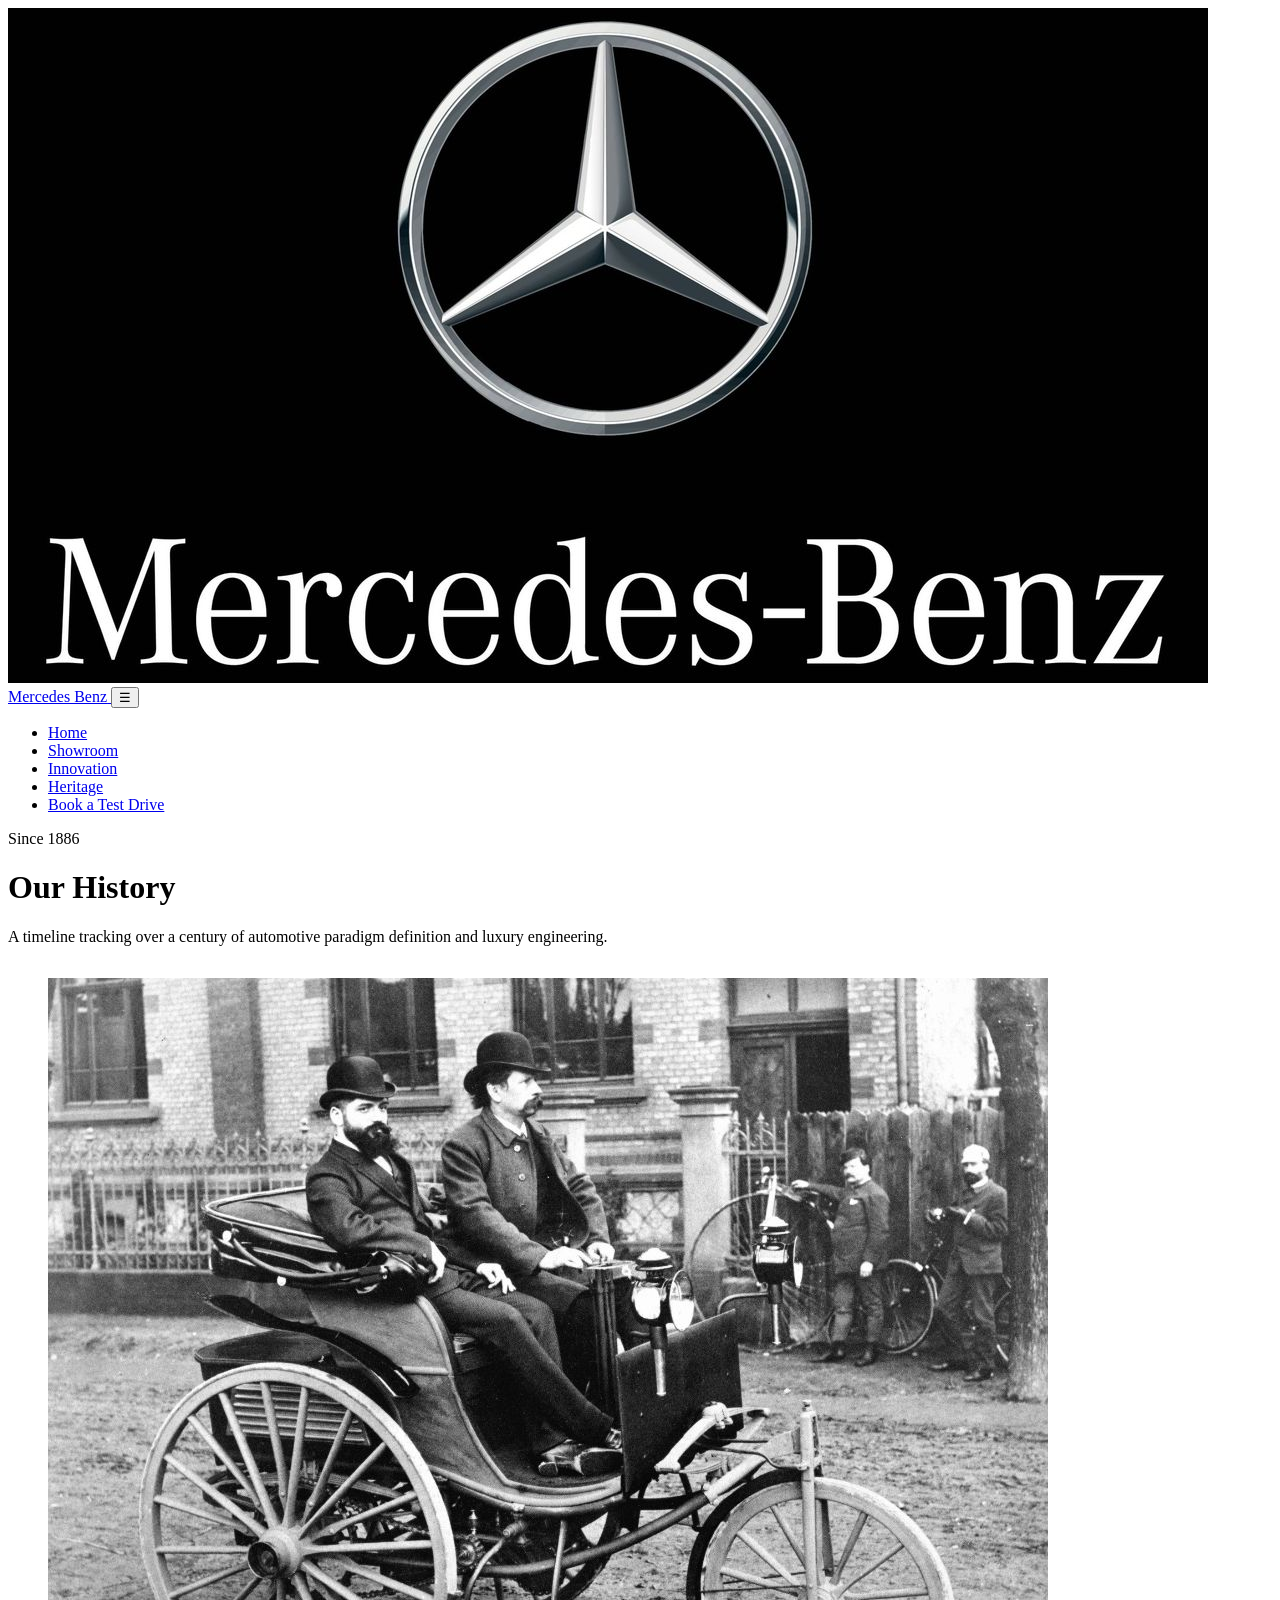
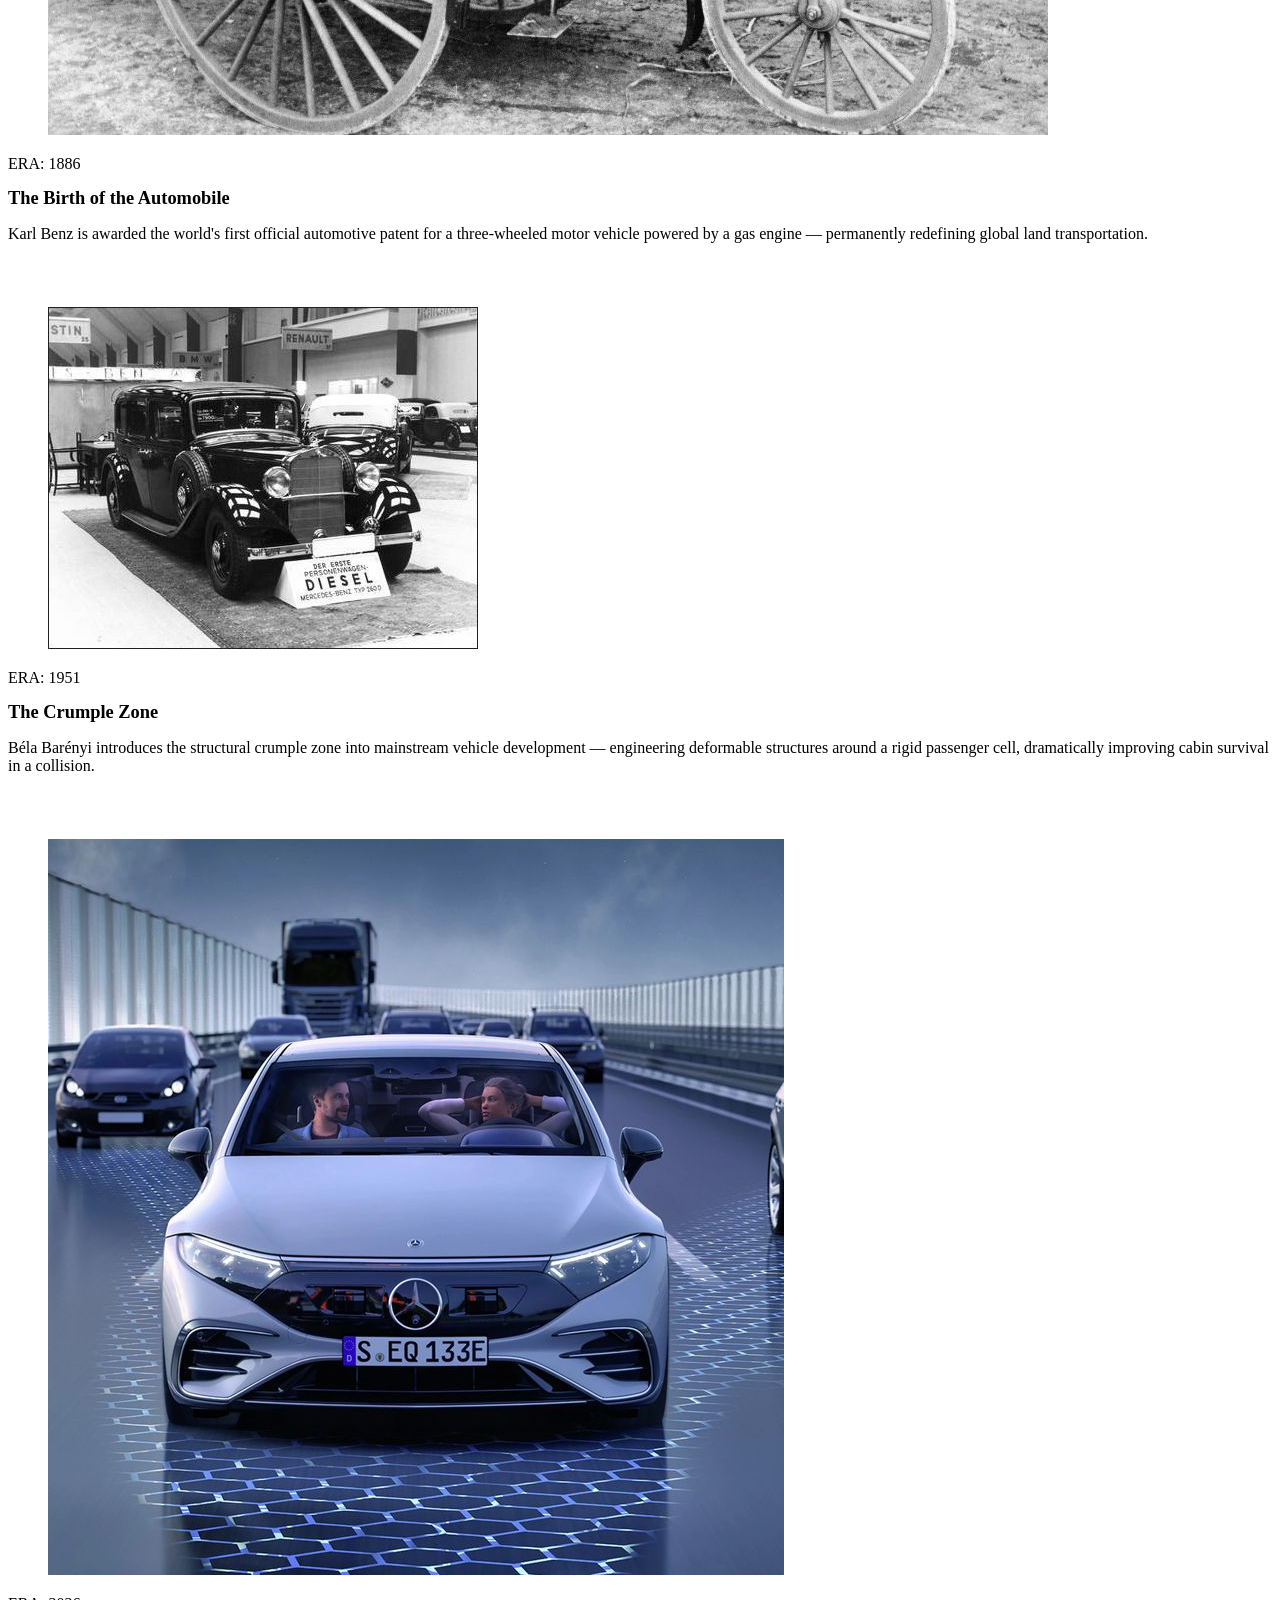
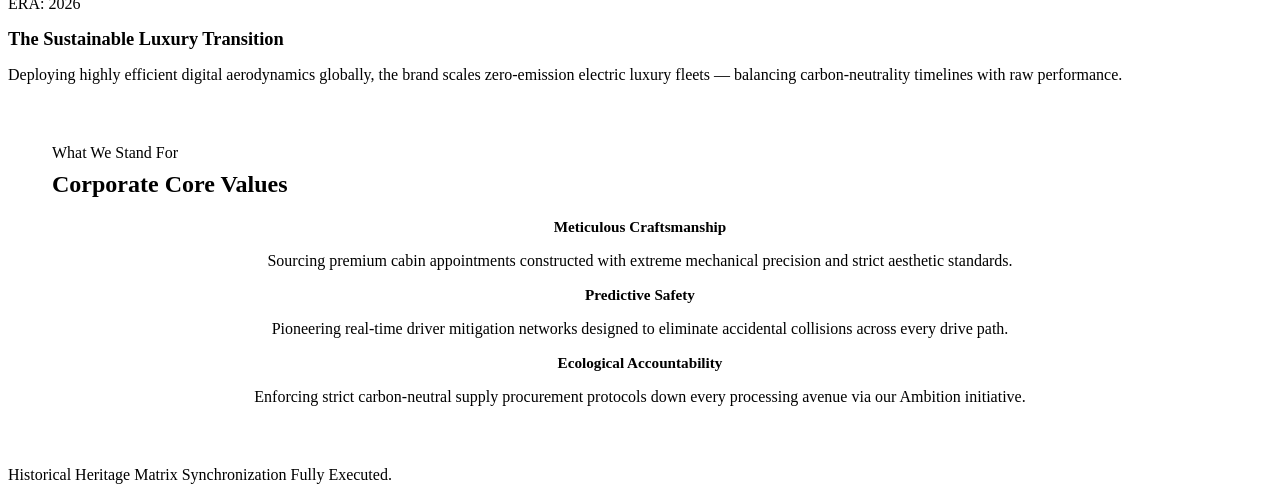
==== commit 2cf781a6: "Revamp about.html layout and content Replaced header and main structure with new layout and styling." ====
--- a/about.html
+++ b/about.html
@@ -1,113 +1,107 @@
 <!DOCTYPE html>
 <html lang="en">
 <head>
-    <meta charset="UTF-8">
-    <meta name="viewport" content="width=device-width, initial-scale=1.0">
-    <title>Heritage | Our History</title>
-    <link href="https://cdn.jsdelivr.net/npm/bootstrap@5.3.2/dist/css/bootstrap.min.css" rel="stylesheet">
-    <link rel="stylesheet" href="https://cdn.jsdelivr.net/npm/bootstrap-icons@1.11.3/font/bootstrap-icons.min.css">
-    <link rel="stylesheet" href="style.css">
+<meta charset="UTF-8">
+<meta name="viewport" content="width=device-width, initial-scale=1.0">
+<title>Heritage | Our History</title>
+<link rel="icon" href="logo.jfif">
+<link rel="preconnect" href="https://fonts.googleapis.com">
+<link href="https://fonts.googleapis.com/css2?family=Michroma&family=Barlow:wght@300;400;500;600;700&family=JetBrains+Mono:wght@400;500&display=swap" rel="stylesheet">
+<link rel="stylesheet" href="assets/fx.css">
 </head>
 <body class="bg-dark text-light">
 
-    <header class="navbar navbar-expand-lg navbar-dark bg-dark border-bottom border-secondary sticky-top py-3">
-        <section class="container">
-            <a class="navbar-brand m-0 p-0" href="index.html">
-                <img src="logo.jfif" alt="Mercedes Logo" width="50">
-            </a>
-            <button class="navbar-toggler rounded-0 border-secondary" type="button" data-bs-toggle="collapse" data-bs-target="#navbarNav" aria-controls="navbarNav" aria-expanded="false" aria-label="Toggle navigation">
-                <span class="navbar-toggler-icon"></span>
-            </button>
-            <section class="collapse navbar-collapse justify-content-end" id="navbarNav">
-                <ul class="navbar-nav gap-3 gap-lg-4 text-uppercase fs-6 fw-bold flex-column flex-lg-row pt-3 pt-lg-0">
-                    <li class="nav-item"><a class="nav-link text-secondary" href="index.html">Home</a></li>
-                    <li class="nav-item"><a class="nav-link text-secondary" href="cars.html">Showroom</a></li>
-                    <li class="nav-item"><a class="nav-link text-secondary" href="innovation.html">Innovation</a></li>
-                    <li class="nav-item"><a class="nav-link text-white" href="about.html">Heritage</a></li>
-                    <li class="nav-item"><a class="nav-link text-secondary" href="contact.html">Book a Test Drive</a></li>
-                </ul>
-            </section>
-        </section>
-    </header>
+<header class="hud-nav">
+  <div class="bar">
+    <a class="brand" href="index.html">
+      <img src="logo.jfif" alt="Mercedes-Benz">
+      <span>Mercedes&nbsp;Benz</span>
+    </a>
+    <button class="nav-toggle" aria-label="Toggle navigation">&#9776;</button>
+    <ul class="hud-links">
+      <li><a href="index.html">Home</a></li>
+      <li><a href="cars.html">Showroom</a></li>
+      <li><a href="innovation.html">Innovation</a></li>
+      <li><a href="about.html" class="active">Heritage</a></li>
+      <li><a href="contact.html">Book a Test Drive</a></li>
+    </ul>
+  </div>
+</header>
 
-    <main class="container my-5">
-        <header class="mb-5">
-            <section class="border border-secondary d-inline-block p-2 mb-2">
-                <h1 class="h4 text-uppercase m-0 fw-bold">Our History</h1>
-            </section>
-            <br>
-            <section class="border border-secondary d-inline-block p-2">
-                <p class="m-0 small text-secondary">A timeline tracking over a century of automotive paradigm definition and luxury engineering history.</p>
-            </section>
-        </header>
+<main>
+  <div class="page-head">
+    <div class="container">
+      <span class="eyebrow">Since 1886</span>
+      <h1>Our History</h1>
+      <p>A timeline tracking over a century of automotive paradigm definition and luxury engineering.</p>
+    </div>
+  </div>
 
-        <section class="d-flex flex-column gap-5 mb-5">
-            
-            <article class="row g-4 align-items-center border border-secondary p-3 mx-0 bg-black">
-                <figure class="col-md-5 m-0" style="height: 220px;">
-                    <img src="1886 motorwagen.jpg" alt="1886 Motorwagen Invention" class="img-fluid w-100 h-100" style="object-fit: cover;">
-                </figure>
-                <section class="col-md-7">
-                    <span class="badge border border-secondary text-secondary mb-2 font-monospace">ERA: 1886</span>
-                    <h2 class="h5 text-uppercase fw-bold text-white">The Birth of the Automobile</h2>
-                    <p class="small text-secondary mb-0">Karl Benz awards the world its first official automotive patent for a three-wheeled motor vehicle powered by a gas engine. This exact historical coordinate fundamentally redefines global land transportation modules permanently.</p>
-                </section>
-            </article>
+  <section class="block">
+    <div class="container">
+      <div style="display:flex; flex-direction:column; gap:32px;">
 
-            <article class="row g-4 align-items-center border border-secondary p-3 mx-0 bg-black flex-md-row-reverse">
-                <figure class="col-md-5 m-0" style="height: 220px;">
-                    <img src="1926.jpg" alt="1951 Safety Crumple Zone Blueprint" class="img-fluid w-100 h-100" style="object-fit: cover;">
-                </figure>
-                <section class="col-md-7">
-                    <span class="badge border border-secondary text-secondary mb-2 font-monospace">ERA: 1951</span>
-                    <h2 class="h5 text-uppercase fw-bold text-white">The Crumple Zone</h2>
-                    <p class="small text-secondary mb-0">Béla Barényi introduces the structural crumple zone architectural pattern into mainstream vehicle development. By engineering safe, deformable structures around rigid safety passenger cells, cabin impact survival coordinates improve exponentially.</p>
-                </section>
-            </article>
+        <article class="timeline-item tilt reveal reveal-l">
+          <figure><img src="1886 motorwagen.jpg" alt="1886 Motorwagen Invention"></figure>
+          <div class="copy">
+            <span class="badge">ERA: 1886</span>
+            <h2 style="font-size:1.15rem;">The Birth of the Automobile</h2>
+            <p>Karl Benz is awarded the world's first official automotive patent for a three-wheeled motor vehicle powered by a gas engine — permanently redefining global land transportation.</p>
+          </div>
+        </article>
 
-            <article class="row g-4 align-items-center border border-secondary p-3 mx-0 bg-black">
-                <figure class="col-md-5 m-0" style="height: 220px;">
-                    <img src="2026.jpg" alt="Modern Sustainable Luxury Fleet" class="img-fluid w-100 h-100" style="object-fit: cover;">
-                </figure>
-                <section class="col-md-7">
-                    <span class="badge border border-secondary text-secondary mb-2 font-monospace">ERA: 2026</span>
-                    <h2 class="h5 text-uppercase fw-bold text-white">The Sustainable Luxury Transition</h2>
-                    <p class="small text-secondary mb-0">Deploying highly efficient digital aerodynamic matrices globally, the brand scales zero-emission electric luxury fleets. The design framework balances carbon neutrality timelines alongside raw performance driving dynamics.</p>
-                </section>
-            </article>
-        </section>
+        <article class="timeline-item rev tilt reveal reveal-r">
+          <figure><img src="1926.jpg" alt="1951 Safety Crumple Zone"></figure>
+          <div class="copy">
+            <span class="badge">ERA: 1951</span>
+            <h2 style="font-size:1.15rem;">The Crumple Zone</h2>
+            <p>B&eacute;la Bar&eacute;nyi introduces the structural crumple zone into mainstream vehicle development — engineering deformable structures around a rigid passenger cell, dramatically improving cabin survival in a collision.</p>
+          </div>
+        </article>
 
-        <fieldset class="border border-secondary p-4">
-            <legend class="float-none w-auto h6 text-uppercase px-2 fw-bold font-monospace text-secondary">Our Corporate Core Values</legend>
-            <section class="row g-4 mt-1 text-center">
-                <article class="col-md-4">
-                    <section class="border border-secondary p-3 h-100 bg-black">
-                        <h3 class="h6 text-uppercase fw-bold text-white mb-2">Meticulous Craftsmanship</h3>
-                        <p class="small text-secondary m-0">Sourcing premium cabin appointments constructed with extreme mechanical precision and strict aesthetic standards.</p>
-                    </section>
-                </article>
-                <article class="col-md-4">
-                    <section class="border border-secondary p-3 h-100 bg-black">
-                        <h3 class="h6 text-uppercase fw-bold text-white mb-2">Predictive Safety</h3>
-                        <p class="small text-secondary m-0">Pioneering real-time driver mitigation networks designed to entirely eradicate accidental collisions across all drive paths.</p>
-                    </section>
-                </article>
-                <article class="col-md-4">
-                    <section class="border border-secondary p-3 h-100 bg-black">
-                        <h3 class="h6 text-uppercase fw-bold text-white mb-2">Ecological Accountability</h3>
-                        <p class="small text-secondary m-0">Enforcing strict carbon neutral supply procurement protocols down every processing avenue via Ambition initiatives.</p>
-                    </section>
-                </article>
-            </section>
-        </fieldset>
-    </main>
+        <article class="timeline-item tilt reveal reveal-l">
+          <figure><img src="2026.jpg" alt="Modern Sustainable Luxury Fleet"></figure>
+          <div class="copy">
+            <span class="badge">ERA: 2026</span>
+            <h2 style="font-size:1.15rem;">The Sustainable Luxury Transition</h2>
+            <p>Deploying highly efficient digital aerodynamics globally, the brand scales zero-emission electric luxury fleets — balancing carbon-neutrality timelines with raw performance.</p>
+          </div>
+        </article>
 
-    <footer class="border-top border-secondary py-4 bg-dark">
-        <section class="container text-center text-secondary small">
-            <p class="m-0">Historical Heritage Matrix Synchronization Fully Executed.</p>
-        </section>
-    </footer>
+      </div>
+    </div>
+  </section>
 
-    <script src="https://cdn.jsdelivr.net/npm/bootstrap@5.3.2/dist/js/bootstrap.bundle.min.js"></script>
+  <section class="block" style="padding-top:0;">
+    <div class="container">
+      <div class="panel reveal" style="padding:44px;">
+        <span class="eyebrow">What We Stand For</span>
+        <h2 style="margin-top:.4em;">Corporate Core Values</h2>
+        <div class="grid grid-3" style="margin-top:20px;">
+          <div class="tilt panel" style="text-align:center;">
+            <h3 style="font-size:.95rem;">Meticulous Craftsmanship</h3>
+            <p>Sourcing premium cabin appointments constructed with extreme mechanical precision and strict aesthetic standards.</p>
+          </div>
+          <div class="tilt panel" style="text-align:center;">
+            <h3 style="font-size:.95rem;">Predictive Safety</h3>
+            <p>Pioneering real-time driver mitigation networks designed to eliminate accidental collisions across every drive path.</p>
+          </div>
+          <div class="tilt panel" style="text-align:center;">
+            <h3 style="font-size:.95rem;">Ecological Accountability</h3>
+            <p>Enforcing strict carbon-neutral supply procurement protocols down every processing avenue via our Ambition initiative.</p>
+          </div>
+        </div>
+      </div>
+    </div>
+  </section>
+</main>
+
+<footer class="hud-footer">
+  <div class="container">
+    <div class="foot-bottom">Historical Heritage Matrix Synchronization Fully Executed.</div>
+  </div>
+</footer>
+
+<script src="assets/fx.js"></script>
 </body>
 </html>
